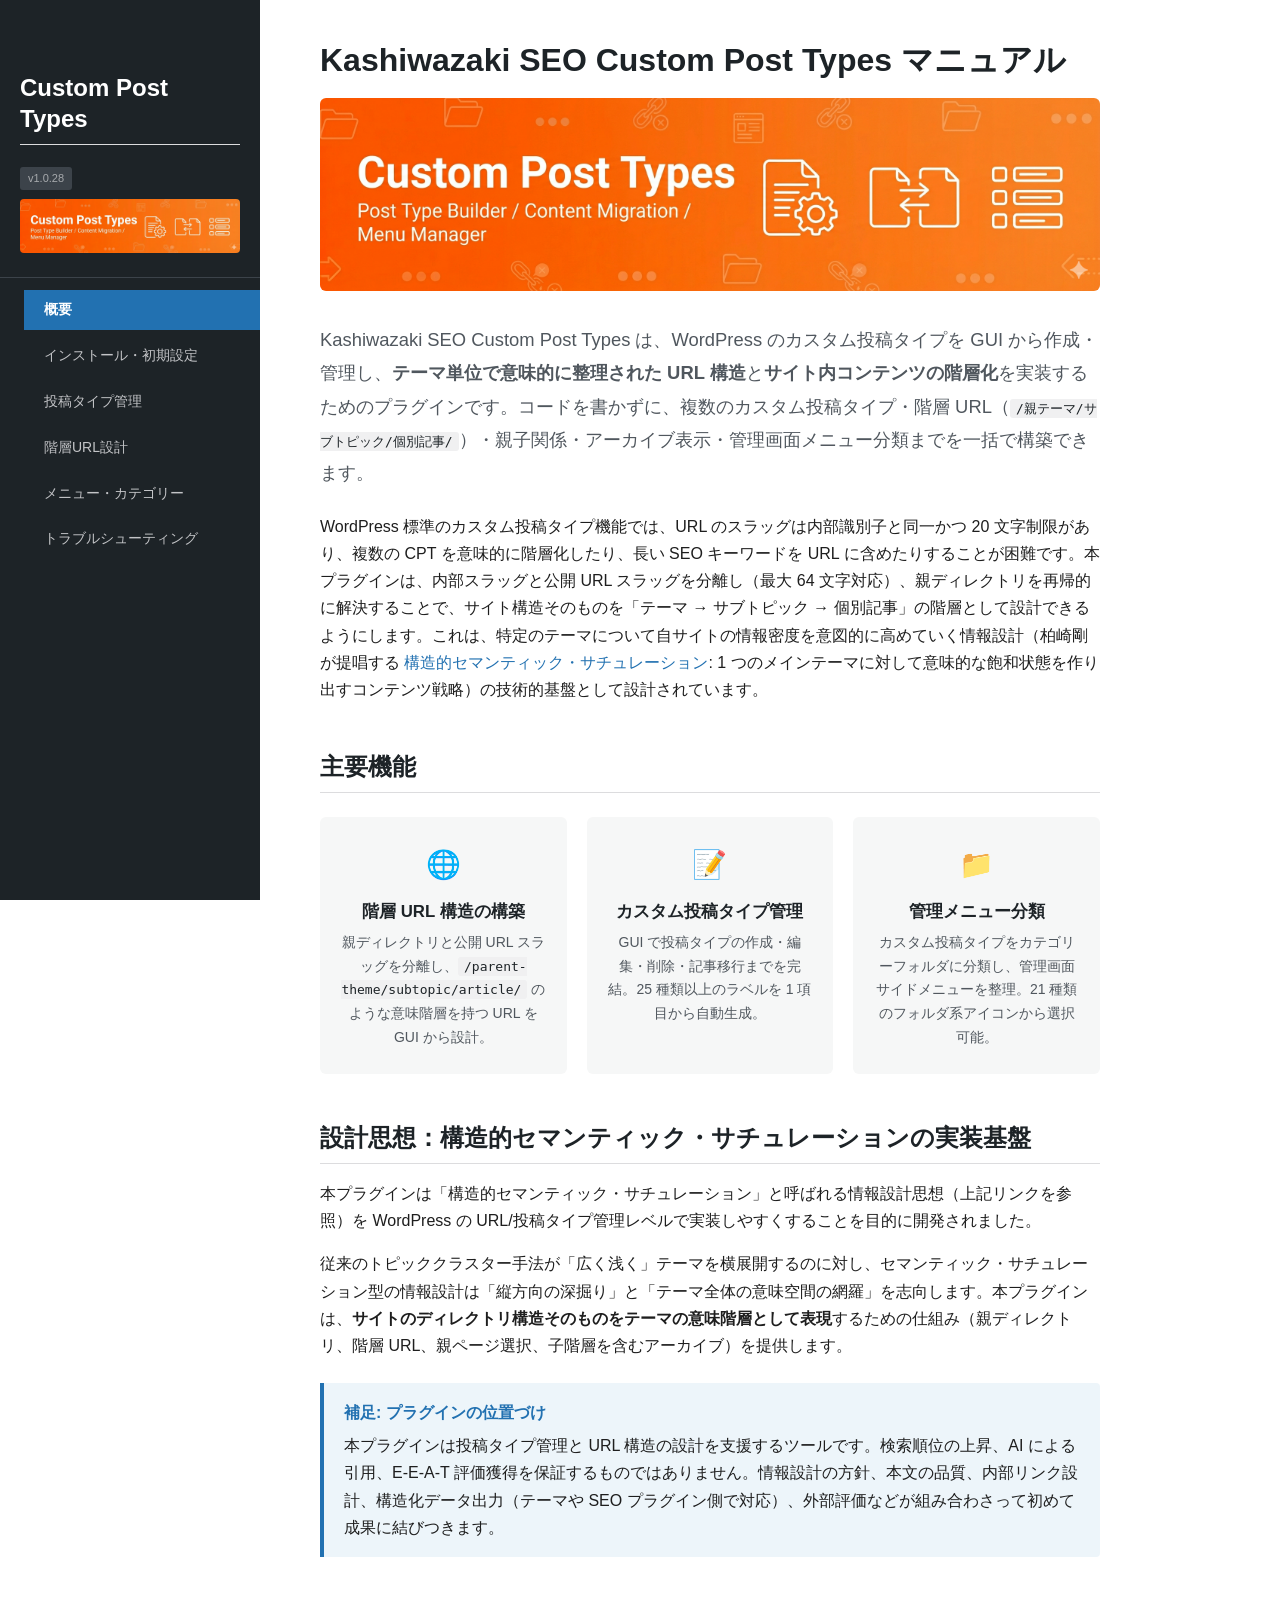
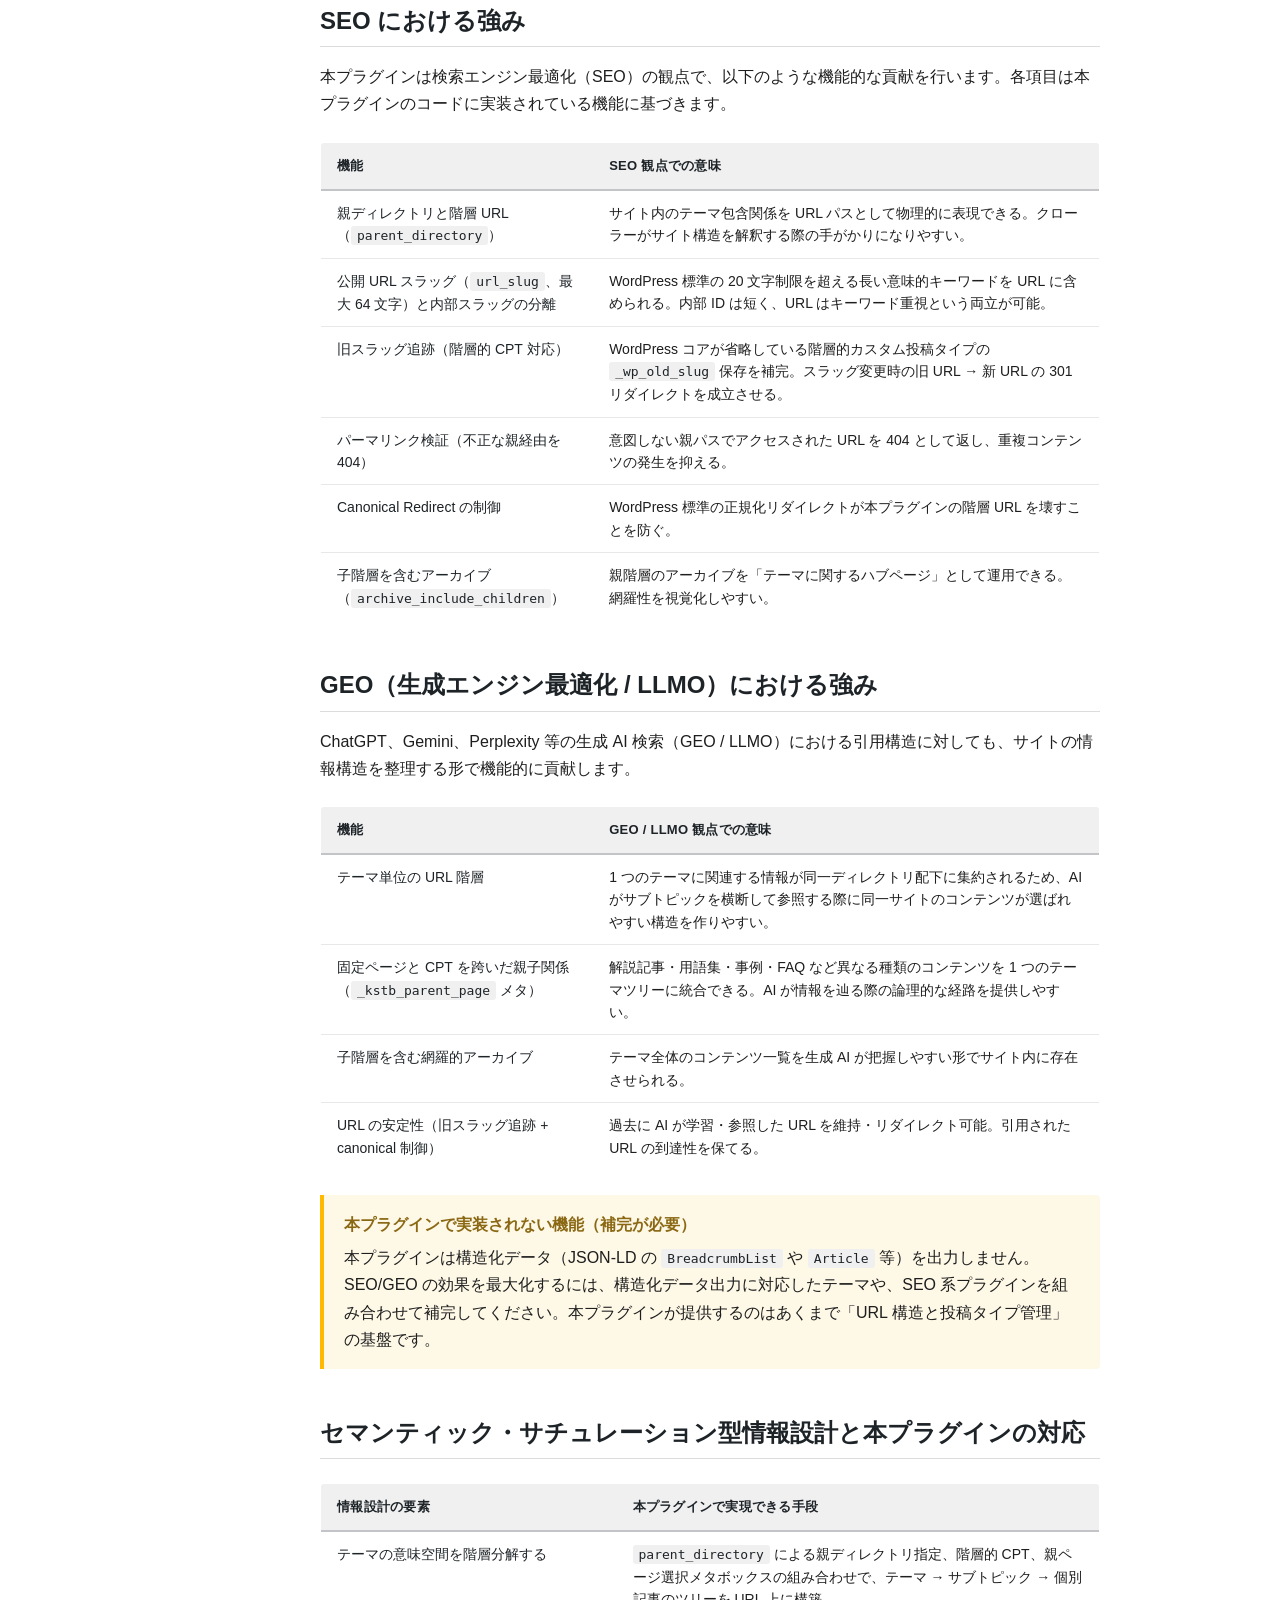
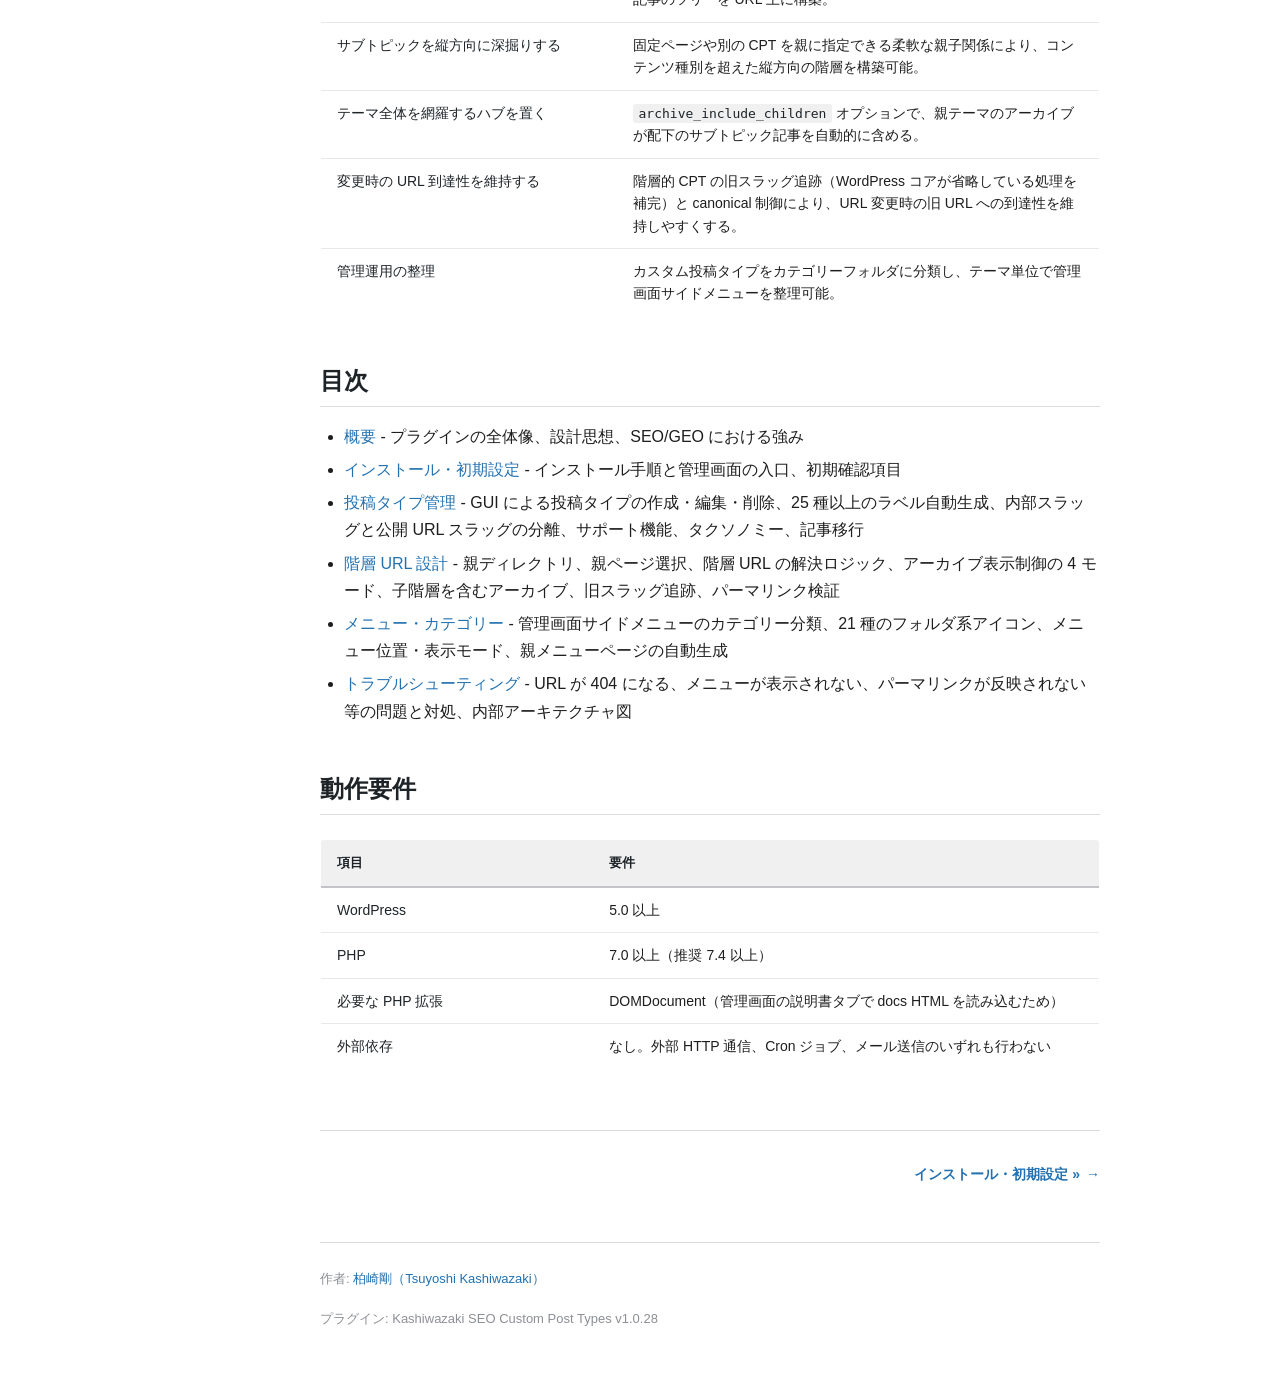
==== docs/index.html @ 6adc975f "Update to v1.0.28 v1.0.26 三者協議後の残件 triage で判定不一致だった C6 (multisite network activation 非対応) について、仕様判断と" ====
<!DOCTYPE html>
<html lang="ja">
<head>
<meta charset="UTF-8">
<meta name="viewport" content="width=device-width, initial-scale=1.0">
<title>概要 - Kashiwazaki SEO Custom Post Types マニュアル</title>
<link rel="stylesheet" href="css/style.css?v=2">
</head>
<body>

<button class="hamburger-btn" aria-label="Menu" aria-expanded="false">&#9776;</button>

<nav class="sidebar">
<div class="sidebar-header"><h2 style="color:#fff;">Custom Post Types</h2><span class="version">v1.0.28</span><img src="images/main-visual.png" alt="" style="width:100%;border-radius:4px;margin-top:8px;"></div>
<ul>
<li><a href="index.html">概要</a></li>
<li><a href="setup.html">インストール・初期設定</a></li>
<li><a href="post-type-management.html">投稿タイプ管理</a></li>
<li><a href="hierarchical-urls.html">階層URL設計</a></li>
<li><a href="menu-and-category.html">メニュー・カテゴリー</a></li>
<li><a href="troubleshooting.html">トラブルシューティング</a></li>
</ul>
</nav>

<main class="content">

<h1>Kashiwazaki SEO Custom Post Types マニュアル</h1>

<img src="images/main-visual.png" alt="Kashiwazaki SEO Custom Post Types メインビジュアル" style="width:100%;border-radius:6px;margin-bottom:24px;">

<p class="lead">Kashiwazaki SEO Custom Post Types は、WordPress のカスタム投稿タイプを GUI から作成・管理し、<strong>テーマ単位で意味的に整理された URL 構造</strong>と<strong>サイト内コンテンツの階層化</strong>を実装するためのプラグインです。コードを書かずに、複数のカスタム投稿タイプ・階層 URL（<code>/親テーマ/サブトピック/個別記事/</code>）・親子関係・アーカイブ表示・管理画面メニュー分類までを一括で構築できます。</p>

<p>WordPress 標準のカスタム投稿タイプ機能では、URL のスラッグは内部識別子と同一かつ 20 文字制限があり、複数の CPT を意味的に階層化したり、長い SEO キーワードを URL に含めたりすることが困難です。本プラグインは、内部スラッグと公開 URL スラッグを分離し（最大 64 文字対応）、親ディレクトリを再帰的に解決することで、サイト構造そのものを「テーマ → サブトピック → 個別記事」の階層として設計できるようにします。これは、特定のテーマについて自サイトの情報密度を意図的に高めていく情報設計（柏崎剛が提唱する <a href="https://www.tsuyoshikashiwazaki.jp/blog/semantic-saturation/" target="_blank" rel="noopener">構造的セマンティック・サチュレーション</a>: 1 つのメインテーマに対して意味的な飽和状態を作り出すコンテンツ戦略）の技術的基盤として設計されています。</p>

<h2>主要機能</h2>

<div class="feature-cards">
<div class="feature-card">
<span class="icon">&#127760;</span>
<h4>階層 URL 構造の構築</h4>
<p>親ディレクトリと公開 URL スラッグを分離し、<code>/parent-theme/subtopic/article/</code> のような意味階層を持つ URL を GUI から設計。</p>
</div>
<div class="feature-card">
<span class="icon">&#128221;</span>
<h4>カスタム投稿タイプ管理</h4>
<p>GUI で投稿タイプの作成・編集・削除・記事移行までを完結。25 種類以上のラベルを 1 項目から自動生成。</p>
</div>
<div class="feature-card">
<span class="icon">&#128193;</span>
<h4>管理メニュー分類</h4>
<p>カスタム投稿タイプをカテゴリーフォルダに分類し、管理画面サイドメニューを整理。21 種類のフォルダ系アイコンから選択可能。</p>
</div>
</div>

<h2>設計思想：構造的セマンティック・サチュレーションの実装基盤</h2>

<p>本プラグインは「構造的セマンティック・サチュレーション」と呼ばれる情報設計思想（上記リンクを参照）を WordPress の URL/投稿タイプ管理レベルで実装しやすくすることを目的に開発されました。</p>

<p>従来のトピッククラスター手法が「広く浅く」テーマを横展開するのに対し、セマンティック・サチュレーション型の情報設計は「縦方向の深掘り」と「テーマ全体の意味空間の網羅」を志向します。本プラグインは、<strong>サイトのディレクトリ構造そのものをテーマの意味階層として表現</strong>するための仕組み（親ディレクトリ、階層 URL、親ページ選択、子階層を含むアーカイブ）を提供します。</p>

<div class="callout callout-note">
<p class="callout-title">補足: プラグインの位置づけ</p>
<p>本プラグインは投稿タイプ管理と URL 構造の設計を支援するツールです。検索順位の上昇、AI による引用、E-E-A-T 評価獲得を保証するものではありません。情報設計の方針、本文の品質、内部リンク設計、構造化データ出力（テーマや SEO プラグイン側で対応）、外部評価などが組み合わさって初めて成果に結びつきます。</p>
</div>

<h2>SEO における強み</h2>

<p>本プラグインは検索エンジン最適化（SEO）の観点で、以下のような機能的な貢献を行います。各項目は本プラグインのコードに実装されている機能に基づきます。</p>

<table>
<thead>
<tr><th style="width:35%;">機能</th><th>SEO 観点での意味</th></tr>
</thead>
<tbody>
<tr><td>親ディレクトリと階層 URL（<code>parent_directory</code>）</td><td>サイト内のテーマ包含関係を URL パスとして物理的に表現できる。クローラーがサイト構造を解釈する際の手がかりになりやすい。</td></tr>
<tr><td>公開 URL スラッグ（<code>url_slug</code>、最大 64 文字）と内部スラッグの分離</td><td>WordPress 標準の 20 文字制限を超える長い意味的キーワードを URL に含められる。内部 ID は短く、URL はキーワード重視という両立が可能。</td></tr>
<tr><td>旧スラッグ追跡（階層的 CPT 対応）</td><td>WordPress コアが省略している階層的カスタム投稿タイプの <code>_wp_old_slug</code> 保存を補完。スラッグ変更時の旧 URL → 新 URL の 301 リダイレクトを成立させる。</td></tr>
<tr><td>パーマリンク検証（不正な親経由を 404）</td><td>意図しない親パスでアクセスされた URL を 404 として返し、重複コンテンツの発生を抑える。</td></tr>
<tr><td>Canonical Redirect の制御</td><td>WordPress 標準の正規化リダイレクトが本プラグインの階層 URL を壊すことを防ぐ。</td></tr>
<tr><td>子階層を含むアーカイブ（<code>archive_include_children</code>）</td><td>親階層のアーカイブを「テーマに関するハブページ」として運用できる。網羅性を視覚化しやすい。</td></tr>
</tbody>
</table>

<h2>GEO（生成エンジン最適化 / LLMO）における強み</h2>

<p>ChatGPT、Gemini、Perplexity 等の生成 AI 検索（GEO / LLMO）における引用構造に対しても、サイトの情報構造を整理する形で機能的に貢献します。</p>

<table>
<thead>
<tr><th style="width:35%;">機能</th><th>GEO / LLMO 観点での意味</th></tr>
</thead>
<tbody>
<tr><td>テーマ単位の URL 階層</td><td>1 つのテーマに関連する情報が同一ディレクトリ配下に集約されるため、AI がサブトピックを横断して参照する際に同一サイトのコンテンツが選ばれやすい構造を作りやすい。</td></tr>
<tr><td>固定ページと CPT を跨いだ親子関係（<code>_kstb_parent_page</code> メタ）</td><td>解説記事・用語集・事例・FAQ など異なる種類のコンテンツを 1 つのテーマツリーに統合できる。AI が情報を辿る際の論理的な経路を提供しやすい。</td></tr>
<tr><td>子階層を含む網羅的アーカイブ</td><td>テーマ全体のコンテンツ一覧を生成 AI が把握しやすい形でサイト内に存在させられる。</td></tr>
<tr><td>URL の安定性（旧スラッグ追跡 + canonical 制御）</td><td>過去に AI が学習・参照した URL を維持・リダイレクト可能。引用された URL の到達性を保てる。</td></tr>
</tbody>
</table>

<div class="callout callout-warning">
<p class="callout-title">本プラグインで実装されない機能（補完が必要）</p>
<p>本プラグインは構造化データ（JSON-LD の <code>BreadcrumbList</code> や <code>Article</code> 等）を出力しません。SEO/GEO の効果を最大化するには、構造化データ出力に対応したテーマや、SEO 系プラグインを組み合わせて補完してください。本プラグインが提供するのはあくまで「URL 構造と投稿タイプ管理」の基盤です。</p>
</div>

<h2>セマンティック・サチュレーション型情報設計と本プラグインの対応</h2>

<table>
<thead>
<tr><th style="width:38%;">情報設計の要素</th><th>本プラグインで実現できる手段</th></tr>
</thead>
<tbody>
<tr><td>テーマの意味空間を階層分解する</td><td><code>parent_directory</code> による親ディレクトリ指定、階層的 CPT、親ページ選択メタボックスの組み合わせで、テーマ → サブトピック → 個別記事のツリーを URL 上に構築。</td></tr>
<tr><td>サブトピックを縦方向に深掘りする</td><td>固定ページや別の CPT を親に指定できる柔軟な親子関係により、コンテンツ種別を超えた縦方向の階層を構築可能。</td></tr>
<tr><td>テーマ全体を網羅するハブを置く</td><td><code>archive_include_children</code> オプションで、親テーマのアーカイブが配下のサブトピック記事を自動的に含める。</td></tr>
<tr><td>変更時の URL 到達性を維持する</td><td>階層的 CPT の旧スラッグ追跡（WordPress コアが省略している処理を補完）と canonical 制御により、URL 変更時の旧 URL への到達性を維持しやすくする。</td></tr>
<tr><td>管理運用の整理</td><td>カスタム投稿タイプをカテゴリーフォルダに分類し、テーマ単位で管理画面サイドメニューを整理可能。</td></tr>
</tbody>
</table>

<h2>目次</h2>

<ul>
<li><a href="index.html">概要</a> - プラグインの全体像、設計思想、SEO/GEO における強み</li>
<li><a href="setup.html">インストール・初期設定</a> - インストール手順と管理画面の入口、初期確認項目</li>
<li><a href="post-type-management.html">投稿タイプ管理</a> - GUI による投稿タイプの作成・編集・削除、25 種以上のラベル自動生成、内部スラッグと公開 URL スラッグの分離、サポート機能、タクソノミー、記事移行</li>
<li><a href="hierarchical-urls.html">階層 URL 設計</a> - 親ディレクトリ、親ページ選択、階層 URL の解決ロジック、アーカイブ表示制御の 4 モード、子階層を含むアーカイブ、旧スラッグ追跡、パーマリンク検証</li>
<li><a href="menu-and-category.html">メニュー・カテゴリー</a> - 管理画面サイドメニューのカテゴリー分類、21 種のフォルダ系アイコン、メニュー位置・表示モード、親メニューページの自動生成</li>
<li><a href="troubleshooting.html">トラブルシューティング</a> - URL が 404 になる、メニューが表示されない、パーマリンクが反映されない等の問題と対処、内部アーキテクチャ図</li>
</ul>

<h2>動作要件</h2>

<table>
<thead>
<tr><th style="width:35%;">項目</th><th>要件</th></tr>
</thead>
<tbody>
<tr><td>WordPress</td><td>5.0 以上</td></tr>
<tr><td>PHP</td><td>7.0 以上（推奨 7.4 以上）</td></tr>
<tr><td>必要な PHP 拡張</td><td>DOMDocument（管理画面の説明書タブで docs HTML を読み込むため）</td></tr>
<tr><td>外部依存</td><td>なし。外部 HTTP 通信、Cron ジョブ、メール送信のいずれも行わない</td></tr>
</tbody>
</table>

<nav class="page-nav">
<span></span>
<a href="setup.html" class="next">インストール・初期設定 &raquo;</a>
</nav>

<footer class="manual-footer"><p>作者: <a href="https://www.tsuyoshikashiwazaki.jp/profile/" target="_blank" rel="noopener">柏崎剛（Tsuyoshi Kashiwazaki）</a></p><p>プラグイン: Kashiwazaki SEO Custom Post Types v1.0.28</p></footer>

</main>

<div class="lightbox"></div>
<script src="js/manual.js?v=1"></script>
</body>
</html>
---- docs/css/style.css ----
/* ========================================
   WordPress Plugin Manual - Common Stylesheet
   ======================================== */

/* ========================================
   1. Base / Reset
   ======================================== */

*,
*::before,
*::after {
    margin: 0;
    padding: 0;
    box-sizing: border-box;
}

html {
    font-size: 16px;
    scroll-behavior: smooth;
}

body {
    font-family: -apple-system, BlinkMacSystemFont, "Segoe UI", Roboto, Oxygen,
        Ubuntu, Cantarell, "Fira Sans", "Droid Sans", "Helvetica Neue", Arial,
        sans-serif;
    color: #1e1e1e;
    background: #fff;
    line-height: 1.7;
}

img {
    max-width: 100%;
    height: auto;
}

a {
    color: #2271b1;
    text-decoration: none;
}

a:hover {
    color: #135e96;
    text-decoration: underline;
}

/* ========================================
   2. Sidebar
   ======================================== */

.sidebar {
    position: fixed;
    top: 0;
    left: 0;
    width: 260px;
    height: 100vh;
    background: #1d2327;
    color: #fff;
    overflow-y: auto;
    z-index: 100;
    padding-bottom: 40px;
}

.sidebar-header {
    padding: 24px 20px 16px;
    border-bottom: 1px solid #3c434a;
}

.sidebar-header h1 {
    font-size: 15px;
    font-weight: 600;
    line-height: 1.4;
    color: #fff;
}

.sidebar-header .version {
    display: inline-block;
    margin-top: 6px;
    font-size: 11px;
    color: #a7aaad;
    background: #3c434a;
    padding: 2px 8px;
    border-radius: 3px;
}

.sidebar ul {
    list-style: none;
    padding: 12px 0;
}

.sidebar ul li a {
    display: block;
    padding: 8px 20px;
    color: #c3c4c7;
    font-size: 14px;
    transition: background 0.15s, color 0.15s;
}

.sidebar ul li a:hover {
    background: #2c3338;
    color: #fff;
    text-decoration: none;
}

.sidebar ul li.active a {
    background: #2271b1;
    color: #fff;
    font-weight: 600;
}

.sidebar ul li.section-label {
    padding: 18px 20px 4px;
    font-size: 11px;
    font-weight: 700;
    text-transform: uppercase;
    letter-spacing: 0.06em;
    color: #8c8f94;
}

/* ========================================
   3. Main Content
   ======================================== */

.content {
    margin-left: 260px;
    max-width: 900px;
    padding: 40px 60px;
}

/* ========================================
   4. Typography
   ======================================== */

h1, h2, h3, h4, h5, h6 {
    color: #1d2327;
    font-weight: 600;
    line-height: 1.3;
}

h1 {
    font-size: 2rem;
    margin-bottom: 16px;
}

h2 {
    font-size: 1.5rem;
    margin-top: 48px;
    margin-bottom: 16px;
    padding-bottom: 10px;
    border-bottom: 1px solid #dcdcde;
}

h3 {
    font-size: 1.2rem;
    margin-top: 32px;
    margin-bottom: 12px;
}

h4 {
    font-size: 1.05rem;
    margin-top: 24px;
    margin-bottom: 8px;
}

p {
    margin-bottom: 16px;
}

.lead {
    font-size: 1.15rem;
    color: #50575e;
    line-height: 1.8;
    margin-bottom: 24px;
}

/* ========================================
   5. Steps
   ======================================== */

.step {
    display: flex;
    gap: 16px;
    margin-bottom: 24px;
    align-items: flex-start;
}

.step-number {
    flex-shrink: 0;
    width: 36px;
    height: 36px;
    background: #2271b1;
    color: #fff;
    border-radius: 50%;
    display: flex;
    align-items: center;
    justify-content: center;
    font-size: 16px;
    font-weight: 700;
    line-height: 1;
}

.step-content {
    flex: 1;
    padding-top: 4px;
}

.step-content p:last-child {
    margin-bottom: 0;
}

/* ========================================
   6. Callout Boxes
   ======================================== */

.callout {
    padding: 16px 20px;
    margin: 24px 0;
    border-left: 4px solid;
    border-radius: 0 4px 4px 0;
}

.callout-title {
    font-weight: 700;
    margin-bottom: 6px;
}

.callout p:last-child {
    margin-bottom: 0;
}

.callout-tip {
    border-left-color: #46b450;
    background: #f0f9f1;
}

.callout-tip .callout-title {
    color: #2e7d32;
}

.callout-warning {
    border-left-color: #ffb900;
    background: #fef8e7;
}

.callout-warning .callout-title {
    color: #8b6914;
}

.callout-note {
    border-left-color: #2271b1;
    background: #edf5fa;
}

.callout-note .callout-title {
    color: #2271b1;
}

/* ========================================
   7. Screenshots
   ======================================== */

.screenshot {
    margin: 24px 0;
    text-align: center;
}

.screenshot img {
    max-width: 100%;
    border: 1px solid #dcdcde;
    border-radius: 6px;
    cursor: zoom-in;
}

.screenshot figcaption,
.screenshot .caption {
    font-size: 13px;
    color: #646970;
    margin-top: 8px;
    font-style: italic;
}

/* ========================================
   8. Infographic Images
   ======================================== */

.infographic {
    margin: 32px 0;
    text-align: center;
}

.infographic img {
    max-width: 100%;
    display: inline-block;
}

.infographic figcaption,
.infographic .caption {
    font-size: 13px;
    color: #646970;
    margin-top: 8px;
}

/* ========================================
   9. Feature Cards
   ======================================== */

.feature-cards {
    display: grid;
    grid-template-columns: repeat(3, 1fr);
    gap: 20px;
    margin: 24px 0;
}

.feature-card {
    background: #f6f7f7;
    border-radius: 6px;
    padding: 24px 20px;
    text-align: center;
}

.feature-card h4 {
    margin-top: 0;
    margin-bottom: 8px;
}

.feature-card p {
    font-size: 14px;
    color: #50575e;
    margin-bottom: 0;
}

.feature-card .icon {
    font-size: 28px;
    margin-bottom: 12px;
    display: block;
}

/* ========================================
   10. Tables (widefat style)
   ======================================== */

table,
table.widefat {
    width: 100%;
    border-collapse: collapse;
    margin: 24px 0;
    font-size: 14px;
    border: 1px solid #dcdcde;
    border-radius: 4px;
    overflow: hidden;
}

table thead th,
table.widefat thead th {
    background: #f0f0f1;
    text-align: left;
    padding: 12px 16px;
    font-weight: 600;
    font-size: 13px;
    color: #1d2327;
    border-bottom: 2px solid #c3c4c7;
    letter-spacing: 0.02em;
}

table tbody td,
table.widefat tbody td {
    padding: 11px 16px;
    border-bottom: 1px solid #e8e8e8;
    vertical-align: top;
    line-height: 1.6;
}

table tbody tr:hover,
table.widefat tbody tr:hover {
    background: #f6f7f7;
}

table tbody tr:last-child td,
table.widefat tbody tr:last-child td {
    border-bottom: none;
}

table tbody td:first-child {
    font-weight: 500;
    color: #1d2327;
}

/* ========================================
   11. HTTP Status Color Coding
   ======================================== */

.http-2xx {
    color: #00a32a;
    font-weight: 600;
}

.http-3xx {
    color: #2271b1;
    font-weight: 600;
}

.http-4xx {
    color: #dba617;
    font-weight: 600;
}

.http-5xx {
    color: #d63638;
    font-weight: 600;
}

/* ========================================
   12. Status Badges
   ======================================== */

.status-badge {
    display: inline-block;
    padding: 2px 10px;
    border-radius: 12px;
    font-size: 12px;
    font-weight: 600;
    line-height: 1.6;
    white-space: nowrap;
}

.status-ok {
    background: #edfaef;
    color: #00a32a;
}

.status-warning {
    background: #fef8e7;
    color: #996800;
}

.status-error {
    background: #fcf0f1;
    color: #d63638;
}

/* ========================================
   13. Lightbox Overlay
   ======================================== */

.lightbox {
    display: none;
    position: fixed;
    inset: 0;
    z-index: 9999;
    background: rgba(0, 0, 0, 0.85);
    align-items: center;
    justify-content: center;
    cursor: zoom-out;
}

.lightbox.active {
    display: flex;
}

.lightbox img {
    max-width: 90vw;
    max-height: 90vh;
    border-radius: 4px;
    box-shadow: 0 4px 30px rgba(0, 0, 0, 0.4);
}

.lightbox-close {
    position: absolute;
    top: 20px;
    right: 28px;
    background: none;
    border: none;
    color: #fff;
    font-size: 36px;
    cursor: pointer;
    line-height: 1;
    opacity: 0.8;
    transition: opacity 0.15s;
}

.lightbox-close:hover {
    opacity: 1;
}

/* ========================================
   14. Page Navigation
   ======================================== */

.page-nav {
    display: flex;
    justify-content: space-between;
    margin-top: 60px;
    padding-top: 24px;
    border-top: 1px solid #dcdcde;
}

.page-nav a {
    display: inline-flex;
    align-items: center;
    gap: 6px;
    font-size: 14px;
    font-weight: 600;
    color: #2271b1;
    padding: 8px 0;
}

.page-nav a:hover {
    color: #135e96;
    text-decoration: none;
}

.page-nav .prev::before {
    content: "\2190";
}

.page-nav .next::after {
    content: "\2192";
}

/* ========================================
   15. Manual Footer
   ======================================== */

.manual-footer {
    margin-top: 48px;
    padding: 24px 0 0;
    border-top: 1px solid #dcdcde;
    font-size: 13px;
    color: #8c8f94;
    line-height: 1.8;
}

.manual-footer a {
    color: #2271b1;
}

.manual-footer a:hover {
    color: #135e96;
}

/* ========================================
   16. Code Blocks
   ======================================== */

code {
    background: #f0f0f1;
    padding: 2px 6px;
    border-radius: 3px;
    font-size: 13px;
    font-family: Menlo, Consolas, "DejaVu Sans Mono", monospace;
    color: #1d2327;
}

pre {
    background: #2c3338;
    color: #e4e6e8;
    padding: 20px 24px;
    border-radius: 6px;
    overflow-x: auto;
    margin: 24px 0;
    font-size: 13px;
    line-height: 1.6;
}

pre code {
    background: none;
    padding: 0;
    border-radius: 0;
    color: inherit;
    font-size: inherit;
}

/* ========================================
   17. Lists
   ======================================== */

ul, ol {
    margin: 0 0 16px 24px;
}

li {
    margin-bottom: 6px;
}

/* ========================================
   18. Hamburger Menu Button
   ======================================== */

.hamburger-btn {
    display: none;
    position: fixed;
    top: 12px;
    left: 12px;
    z-index: 200;
    background: #1d2327;
    border: none;
    color: #fff;
    width: 40px;
    height: 40px;
    border-radius: 4px;
    cursor: pointer;
    font-size: 22px;
    align-items: center;
    justify-content: center;
    line-height: 1;
}

/* ========================================
   19. Responsive (max-width: 768px)
   ======================================== */

@media (max-width: 768px) {
    .sidebar {
        transform: translateX(-100%);
        transition: transform 0.25s ease;
    }

    .sidebar.open {
        transform: translateX(0);
    }

    .content {
        margin-left: 0;
        padding: 60px 20px 40px;
    }

    .hamburger-btn {
        display: flex;
    }

    .feature-cards {
        grid-template-columns: 1fr;
    }

    .page-nav {
        flex-direction: column;
        gap: 12px;
    }

    table.widefat {
        font-size: 13px;
    }

    table.widefat thead th,
    table.widefat tbody td {
        padding: 8px 10px;
    }

    h1 {
        font-size: 1.6rem;
    }

    h2 {
        font-size: 1.3rem;
    }
}
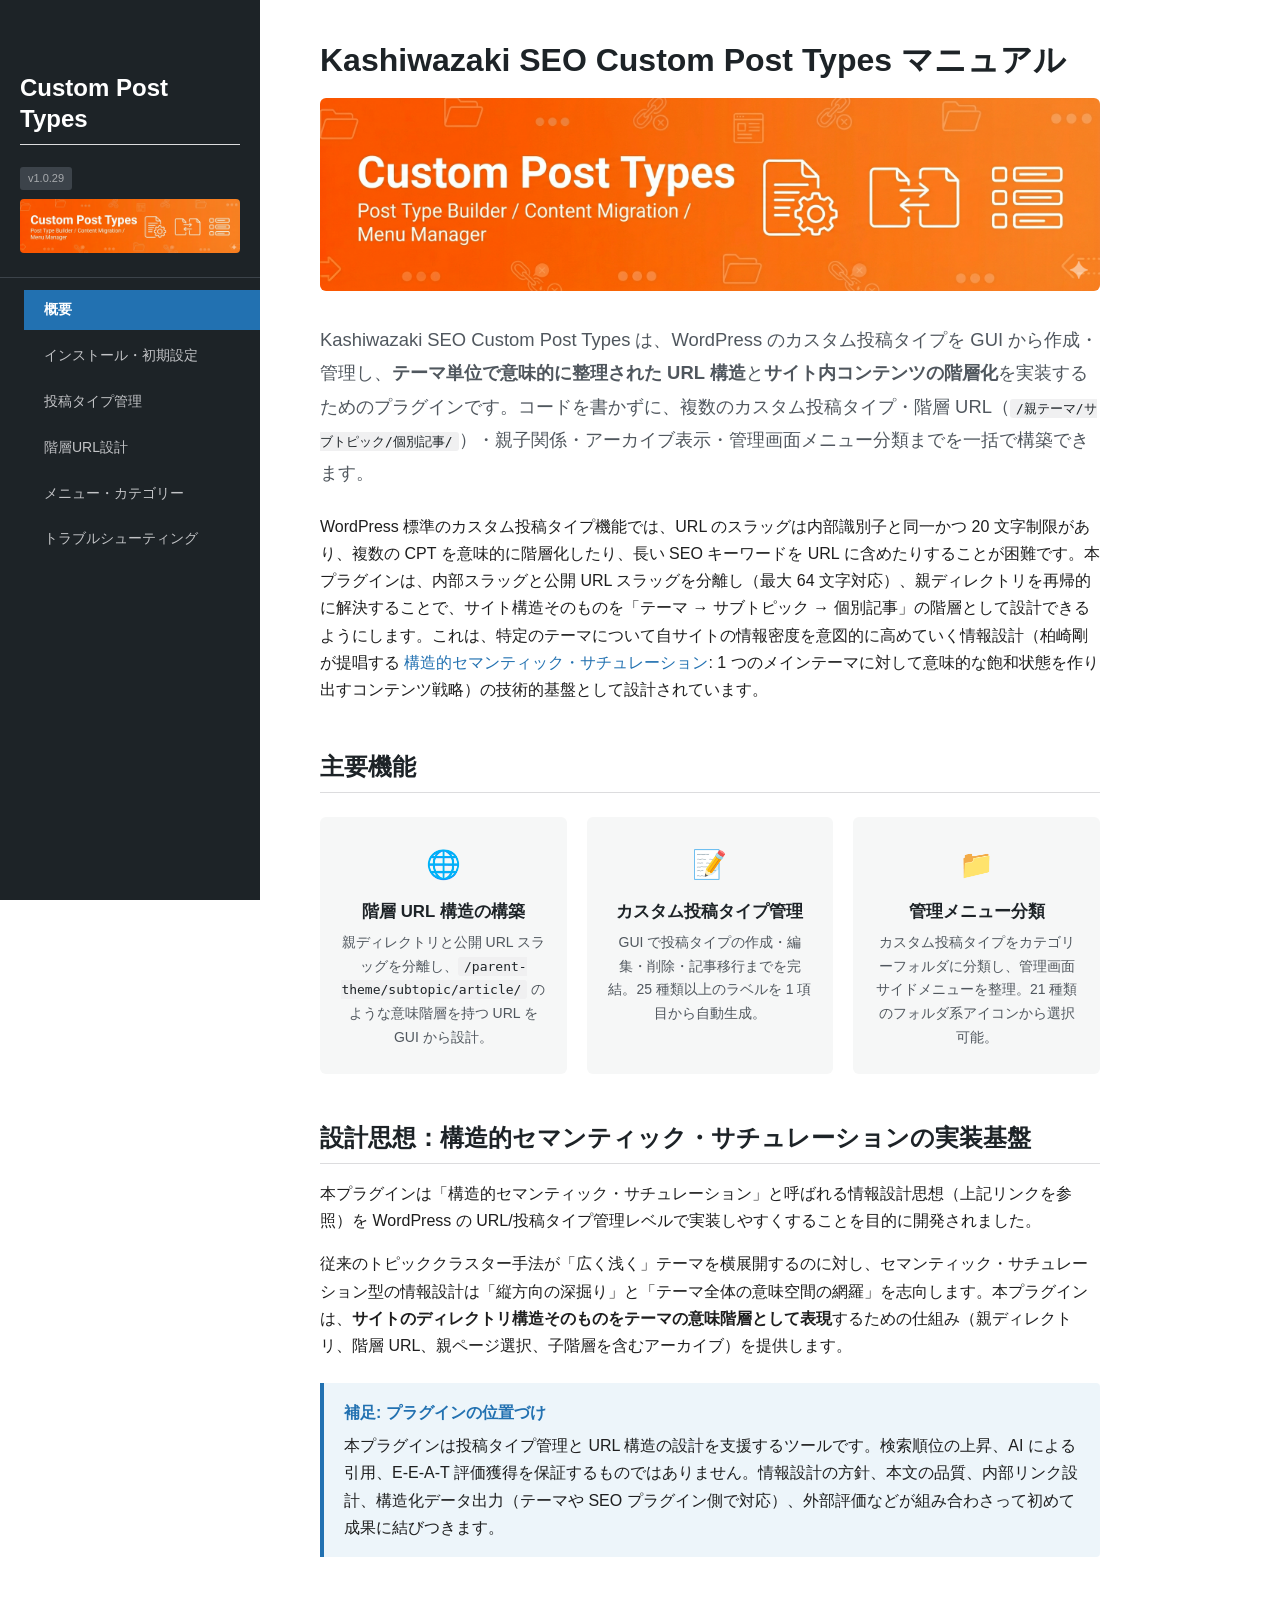
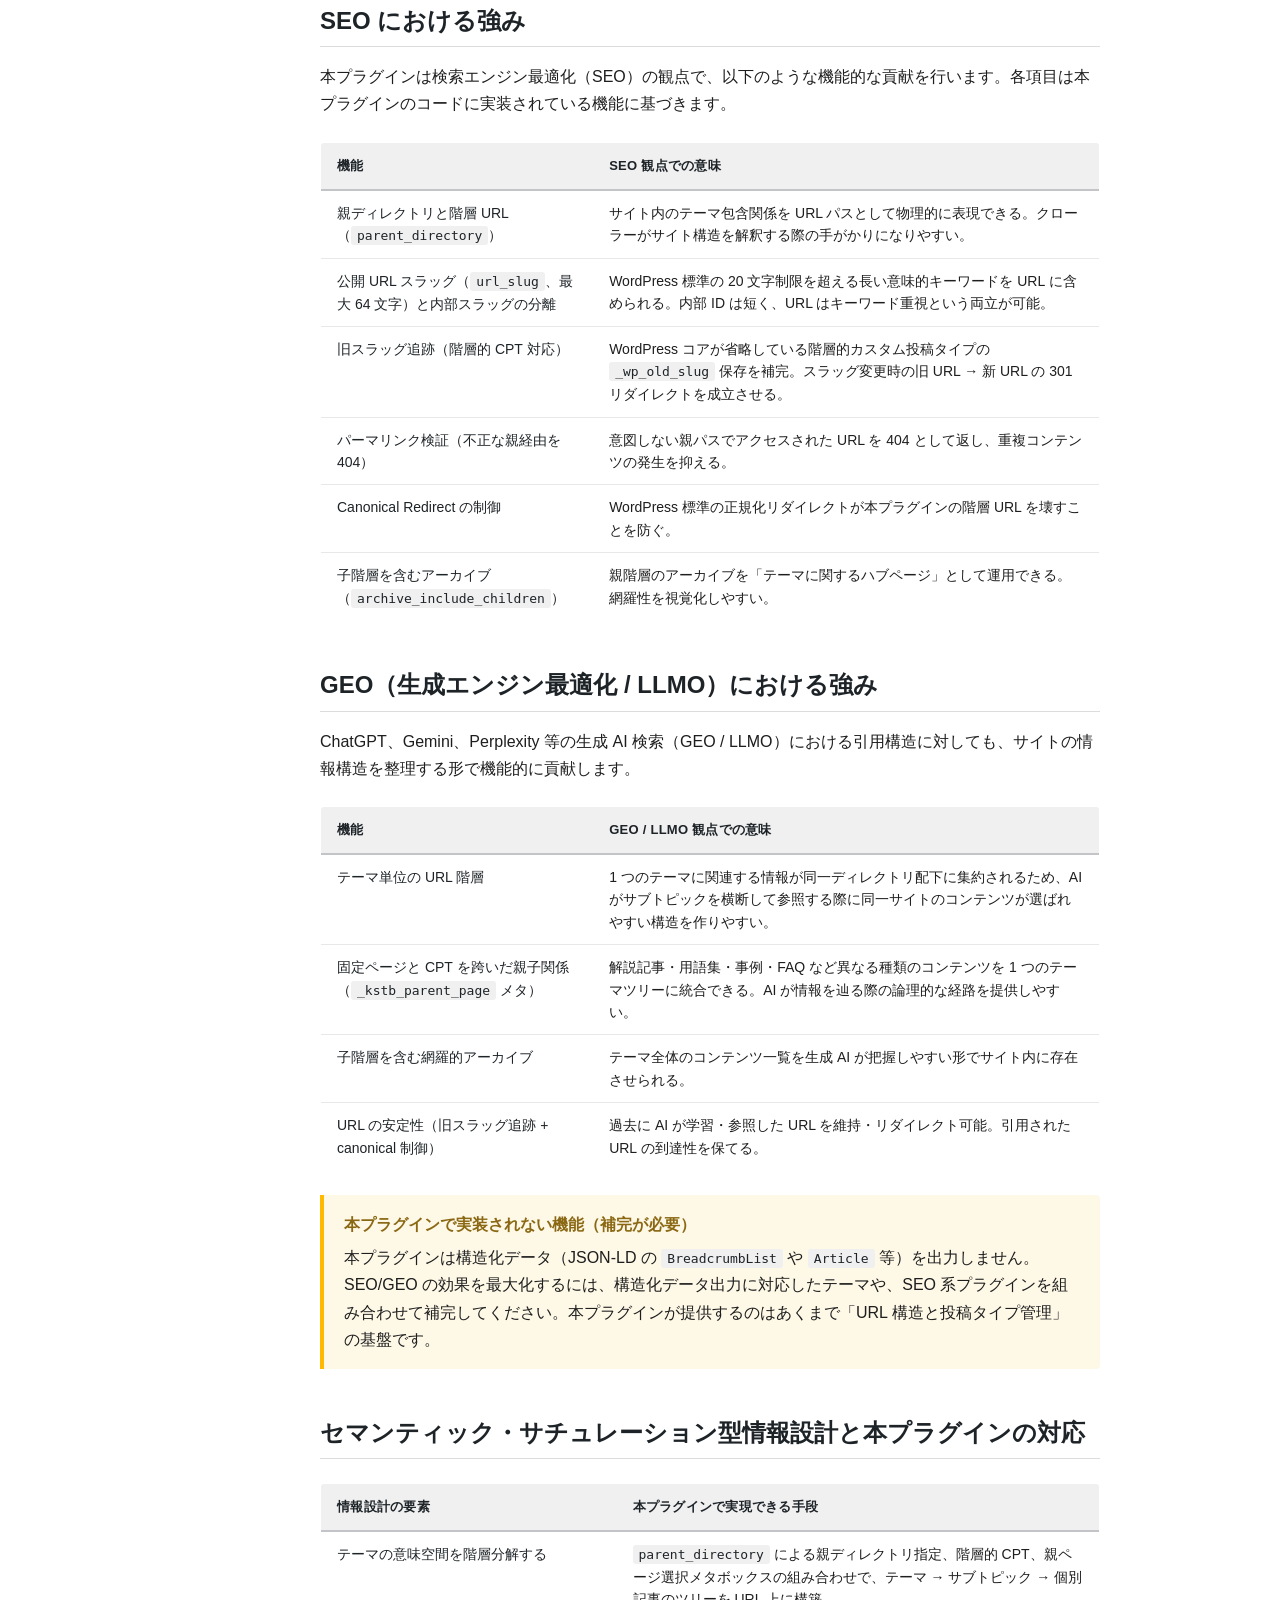
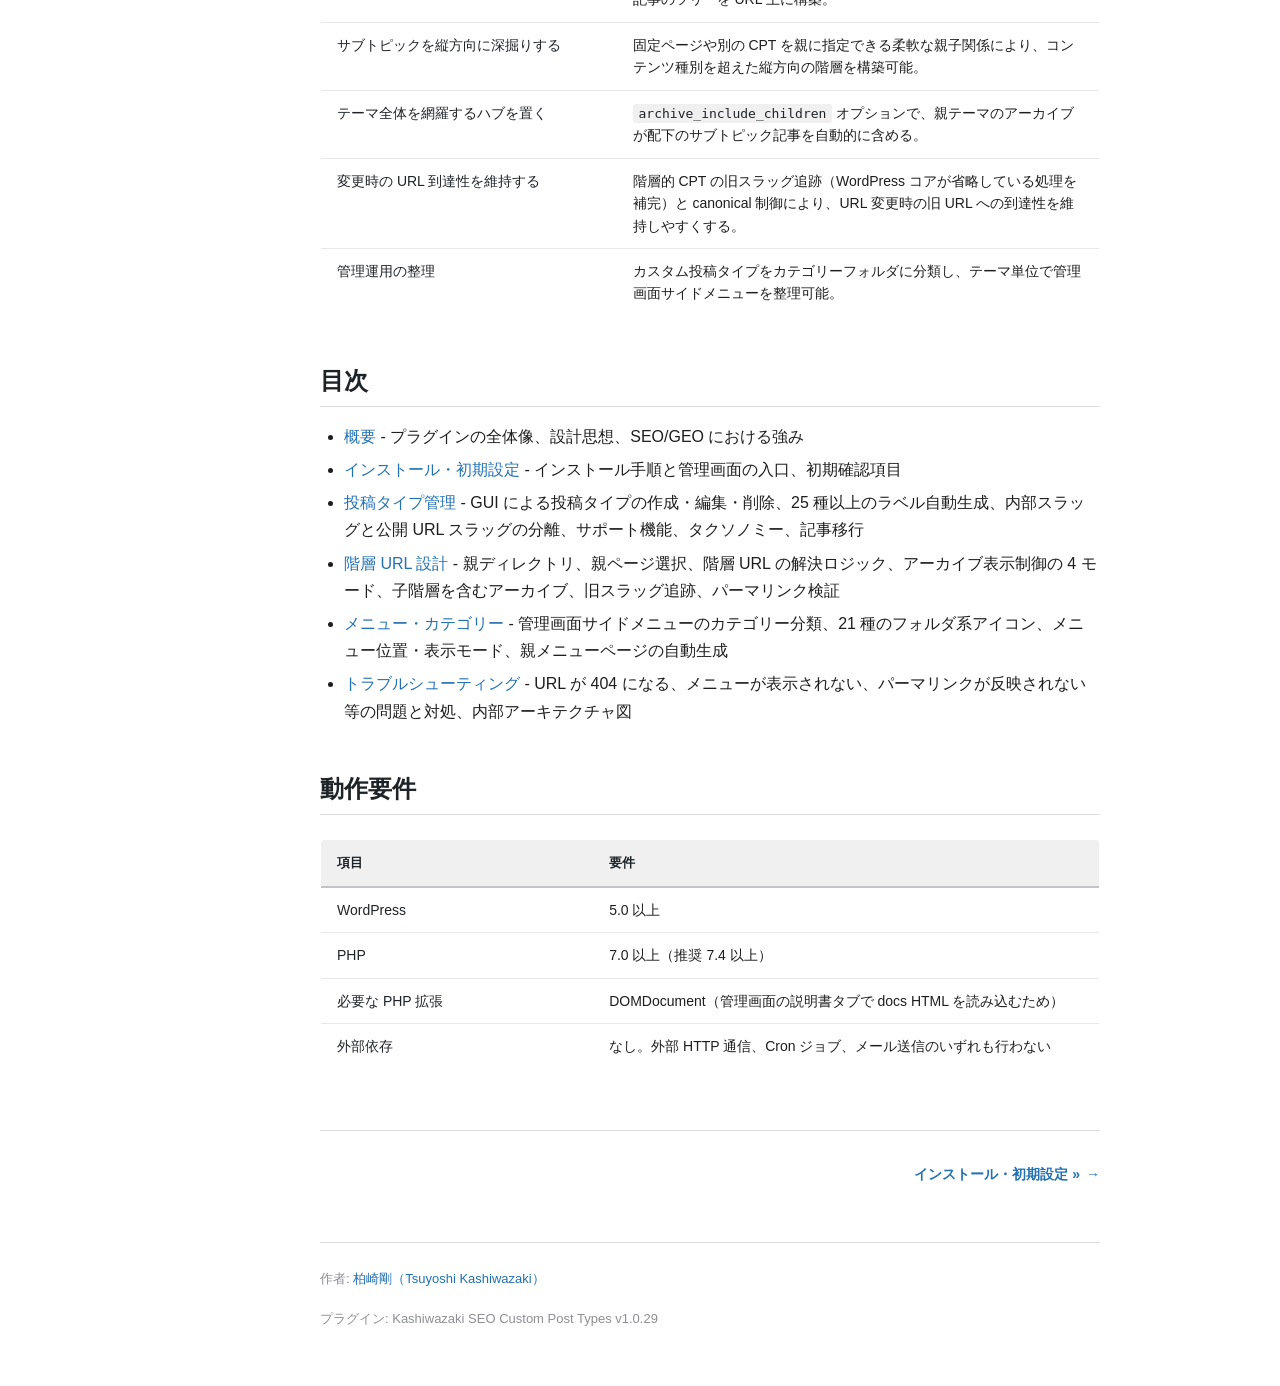
==== commit cf0065b8: "Update to v1.0.29 - MEDIUM-6: KSTB_Parent_Selector::init() 内のデッドコードを削除 (muplugins_loaded/plugins_loa" ====
--- a/docs/index.html
+++ b/docs/index.html
@@ -11,7 +11,7 @@
 <button class="hamburger-btn" aria-label="Menu" aria-expanded="false">&#9776;</button>
 
 <nav class="sidebar">
-<div class="sidebar-header"><h2 style="color:#fff;">Custom Post Types</h2><span class="version">v1.0.28</span><img src="images/main-visual.png" alt="" style="width:100%;border-radius:4px;margin-top:8px;"></div>
+<div class="sidebar-header"><h2 style="color:#fff;">Custom Post Types</h2><span class="version">v1.0.29</span><img src="images/main-visual.png" alt="" style="width:100%;border-radius:4px;margin-top:8px;"></div>
 <ul>
 <li><a href="index.html">概要</a></li>
 <li><a href="setup.html">インストール・初期設定</a></li>
@@ -147,7 +147,7 @@
 <a href="setup.html" class="next">インストール・初期設定 &raquo;</a>
 </nav>
 
-<footer class="manual-footer"><p>作者: <a href="https://www.tsuyoshikashiwazaki.jp/profile/" target="_blank" rel="noopener">柏崎剛（Tsuyoshi Kashiwazaki）</a></p><p>プラグイン: Kashiwazaki SEO Custom Post Types v1.0.28</p></footer>
+<footer class="manual-footer"><p>作者: <a href="https://www.tsuyoshikashiwazaki.jp/profile/" target="_blank" rel="noopener">柏崎剛（Tsuyoshi Kashiwazaki）</a></p><p>プラグイン: Kashiwazaki SEO Custom Post Types v1.0.29</p></footer>
 
 </main>
 
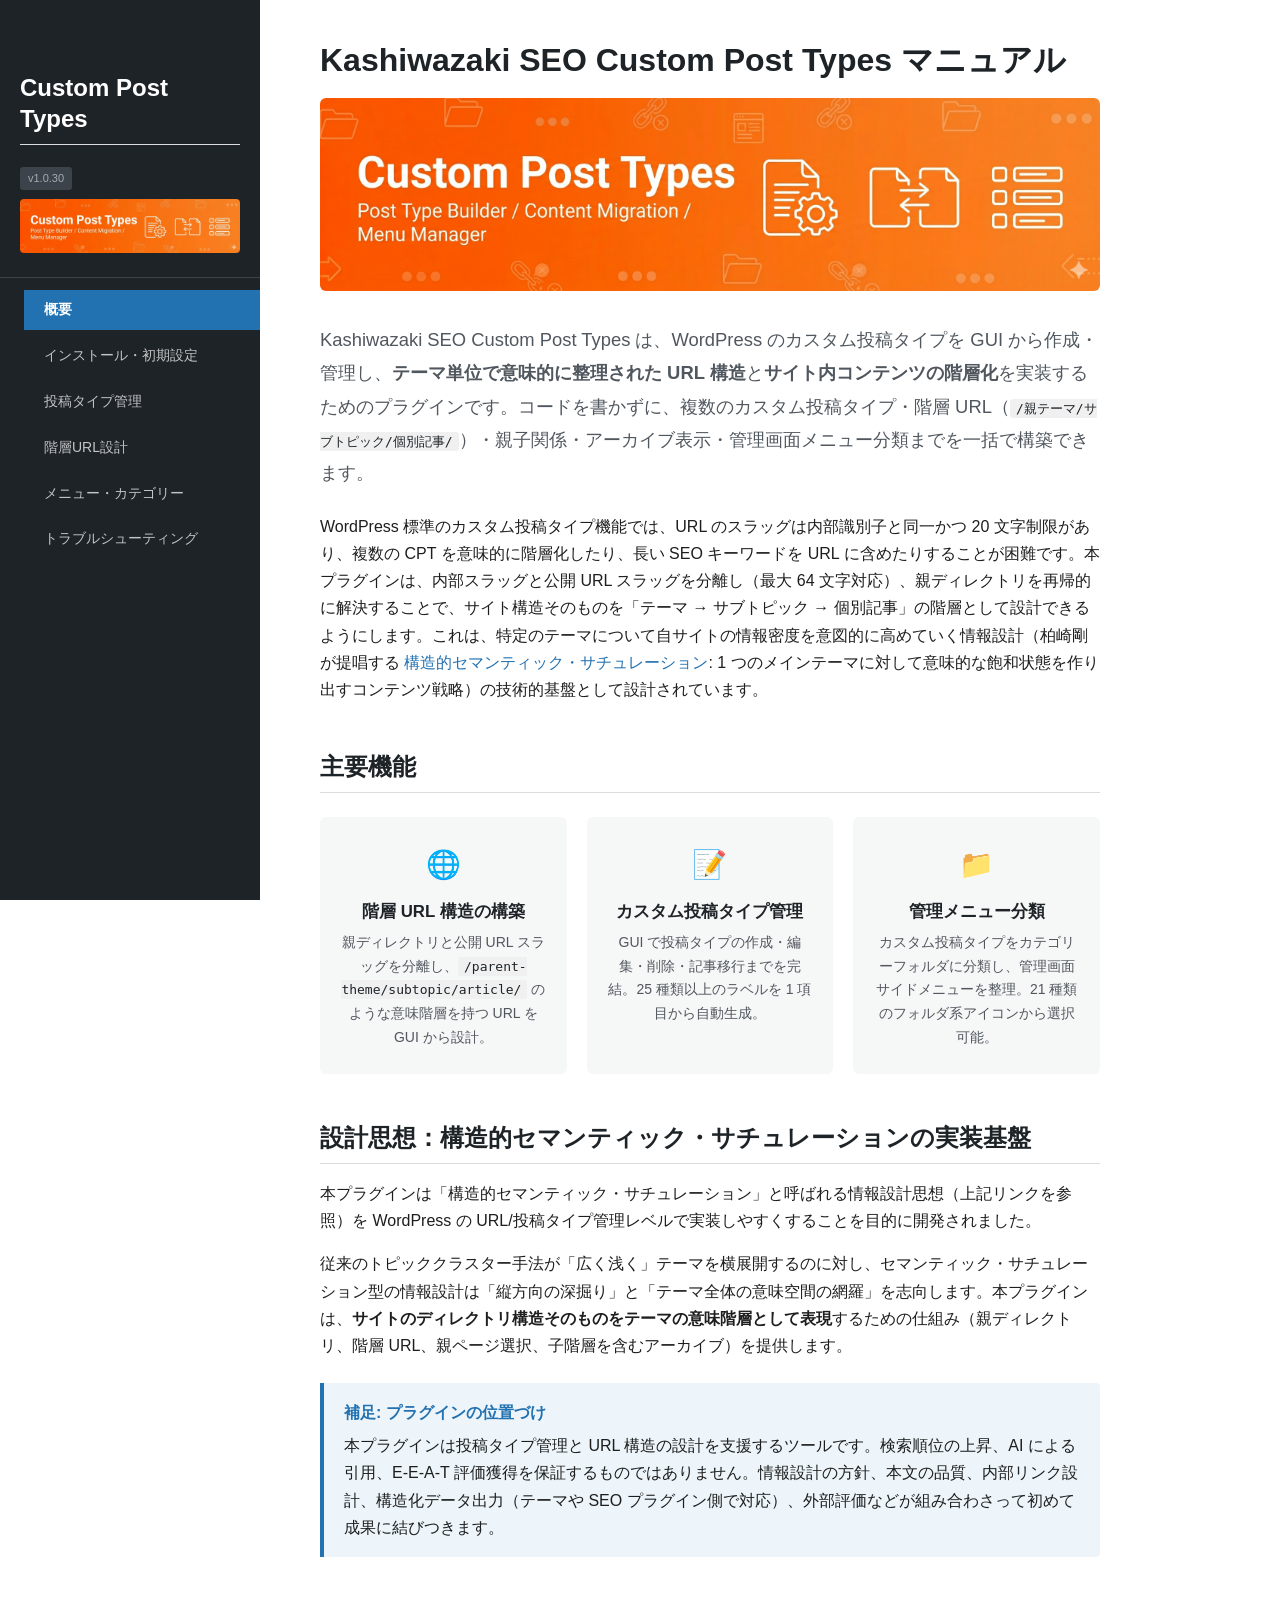
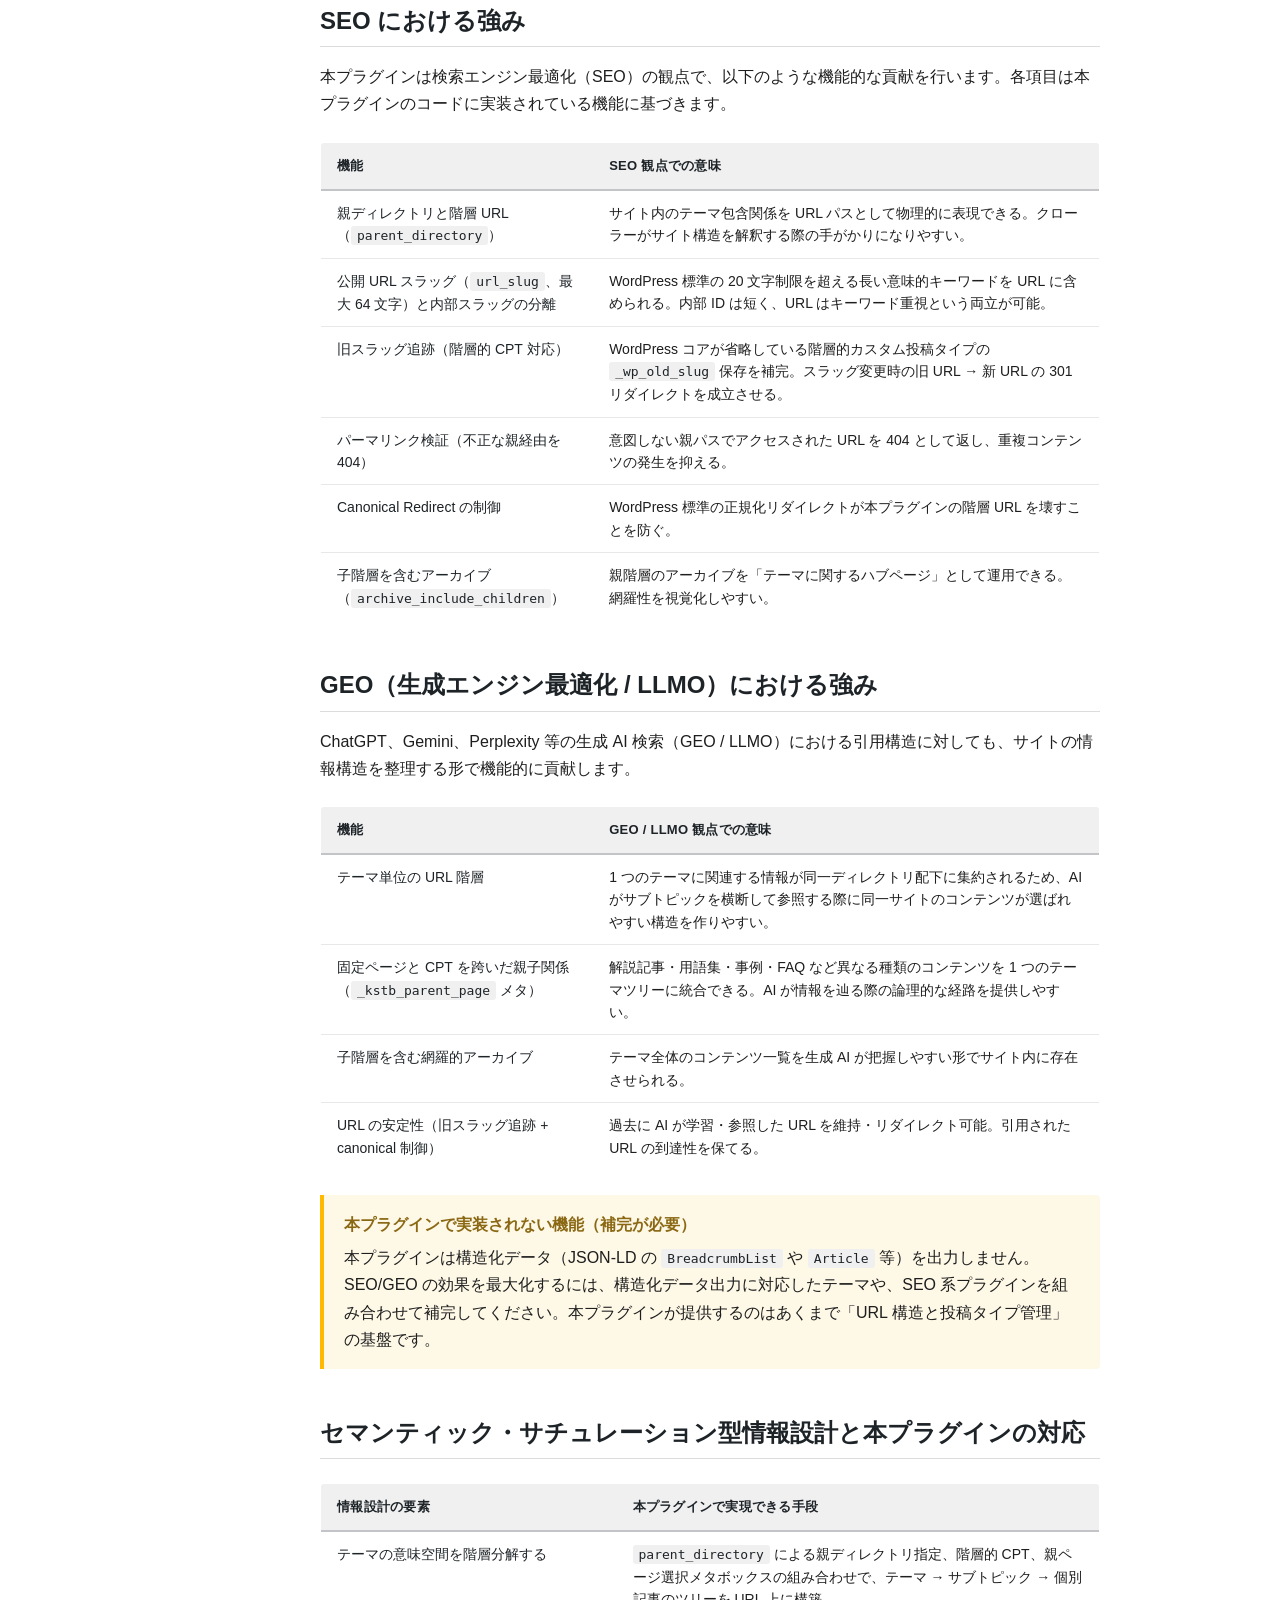
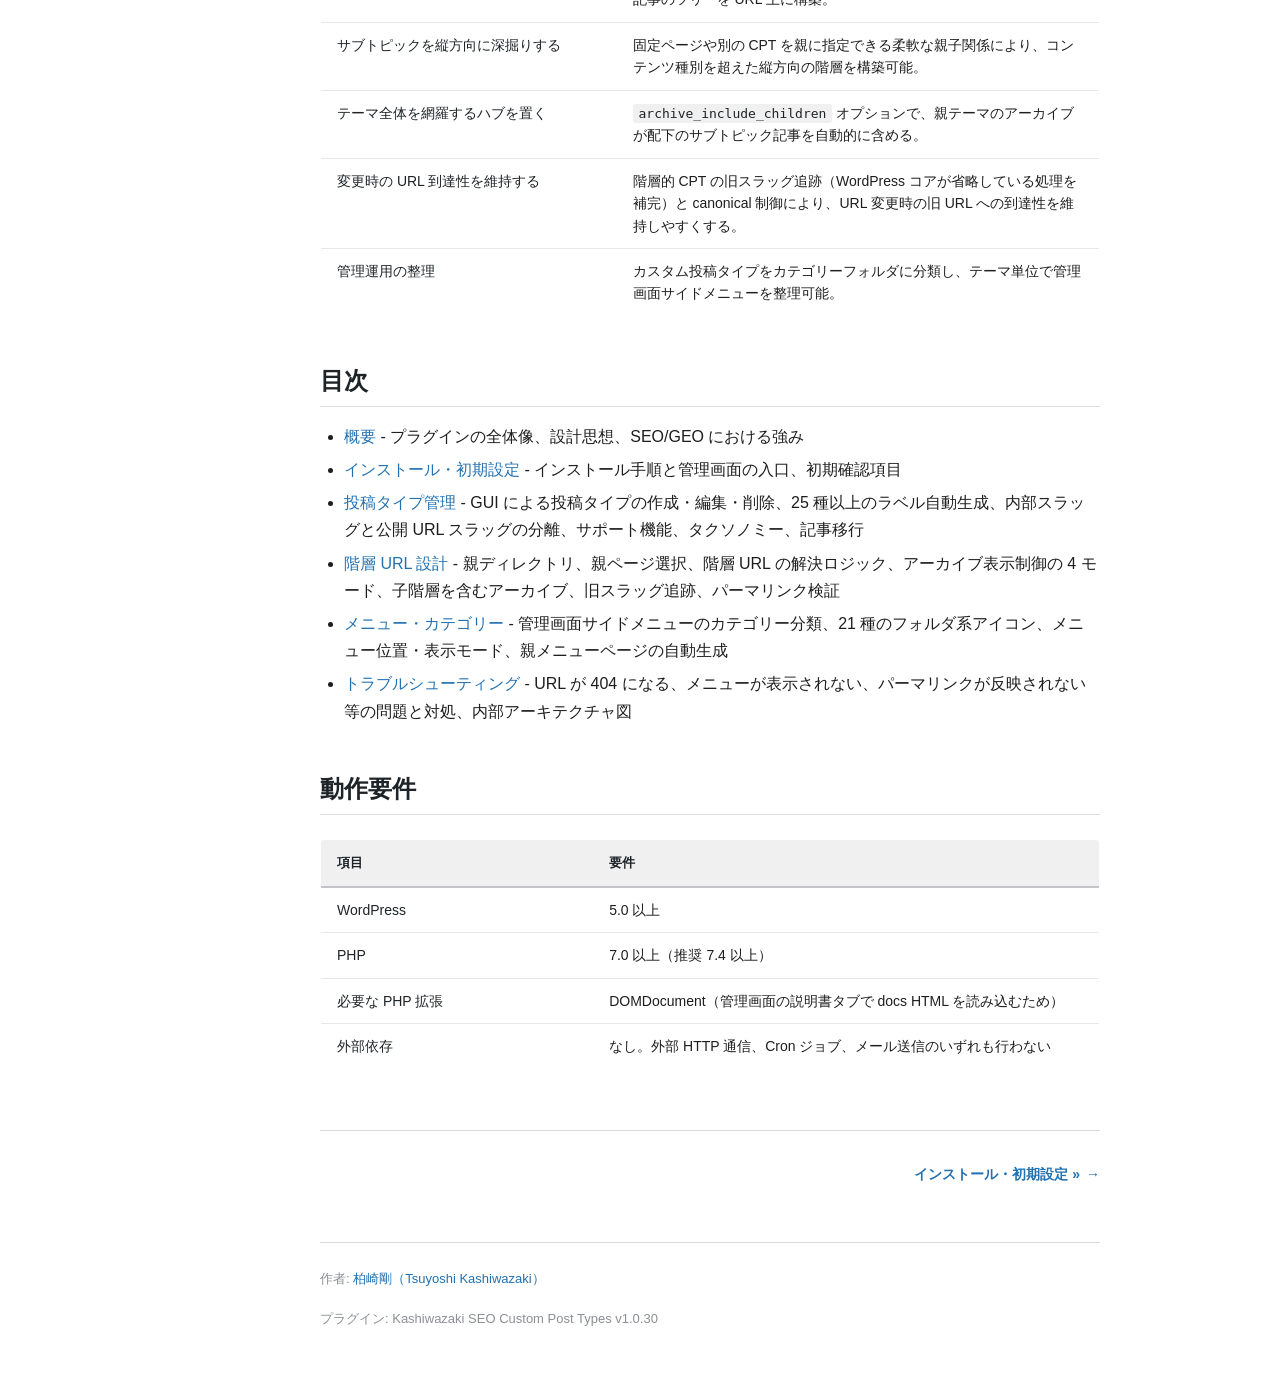
==== commit b38031fb: "Update to v1.0.30 - MEDIUM-7: class-parent-selector.php から階層 URL 経路で重複登録されていた `__return_false` リダイレク" ====
--- a/docs/index.html
+++ b/docs/index.html
@@ -11,7 +11,7 @@
 <button class="hamburger-btn" aria-label="Menu" aria-expanded="false">&#9776;</button>
 
 <nav class="sidebar">
-<div class="sidebar-header"><h2 style="color:#fff;">Custom Post Types</h2><span class="version">v1.0.29</span><img src="images/main-visual.png" alt="" style="width:100%;border-radius:4px;margin-top:8px;"></div>
+<div class="sidebar-header"><h2 style="color:#fff;">Custom Post Types</h2><span class="version">v1.0.30</span><img src="images/main-visual.png" alt="" style="width:100%;border-radius:4px;margin-top:8px;"></div>
 <ul>
 <li><a href="index.html">概要</a></li>
 <li><a href="setup.html">インストール・初期設定</a></li>
@@ -147,7 +147,7 @@
 <a href="setup.html" class="next">インストール・初期設定 &raquo;</a>
 </nav>
 
-<footer class="manual-footer"><p>作者: <a href="https://www.tsuyoshikashiwazaki.jp/profile/" target="_blank" rel="noopener">柏崎剛（Tsuyoshi Kashiwazaki）</a></p><p>プラグイン: Kashiwazaki SEO Custom Post Types v1.0.29</p></footer>
+<footer class="manual-footer"><p>作者: <a href="https://www.tsuyoshikashiwazaki.jp/profile/" target="_blank" rel="noopener">柏崎剛（Tsuyoshi Kashiwazaki）</a></p><p>プラグイン: Kashiwazaki SEO Custom Post Types v1.0.30</p></footer>
 
 </main>
 
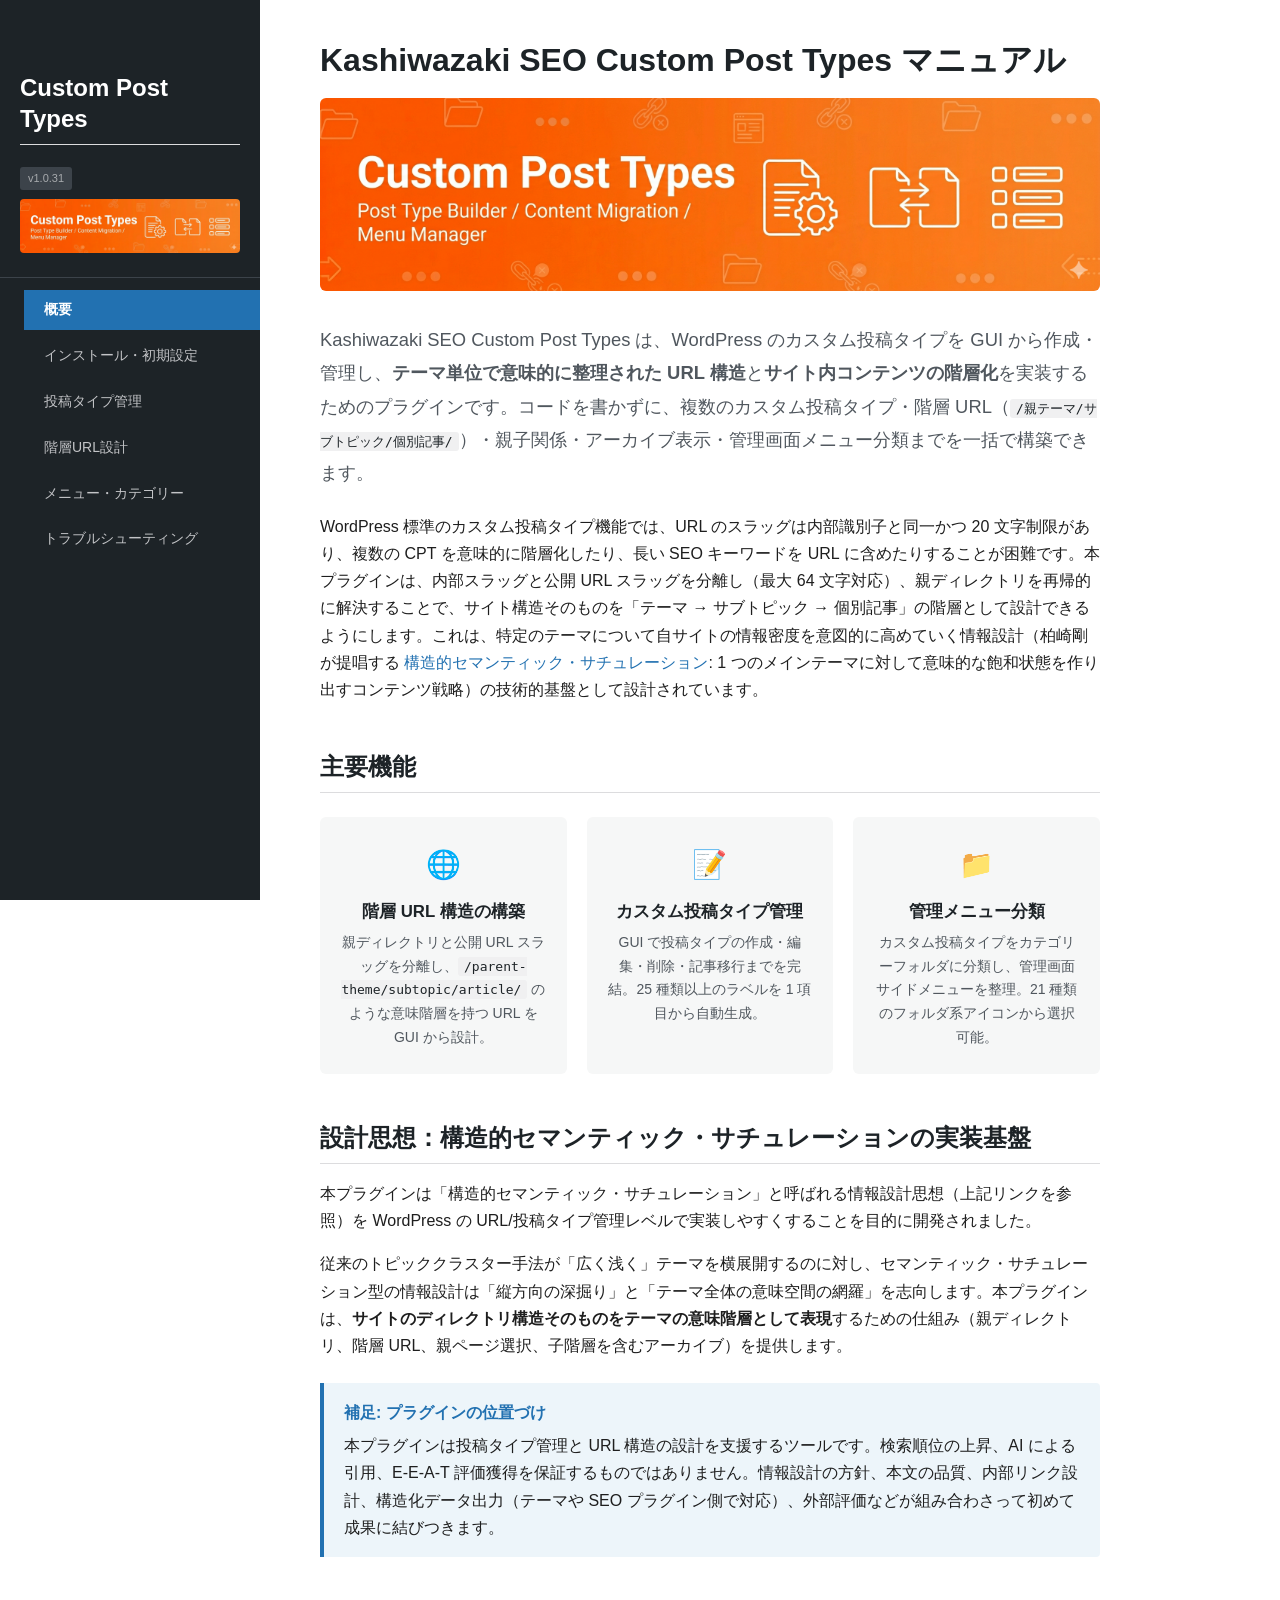
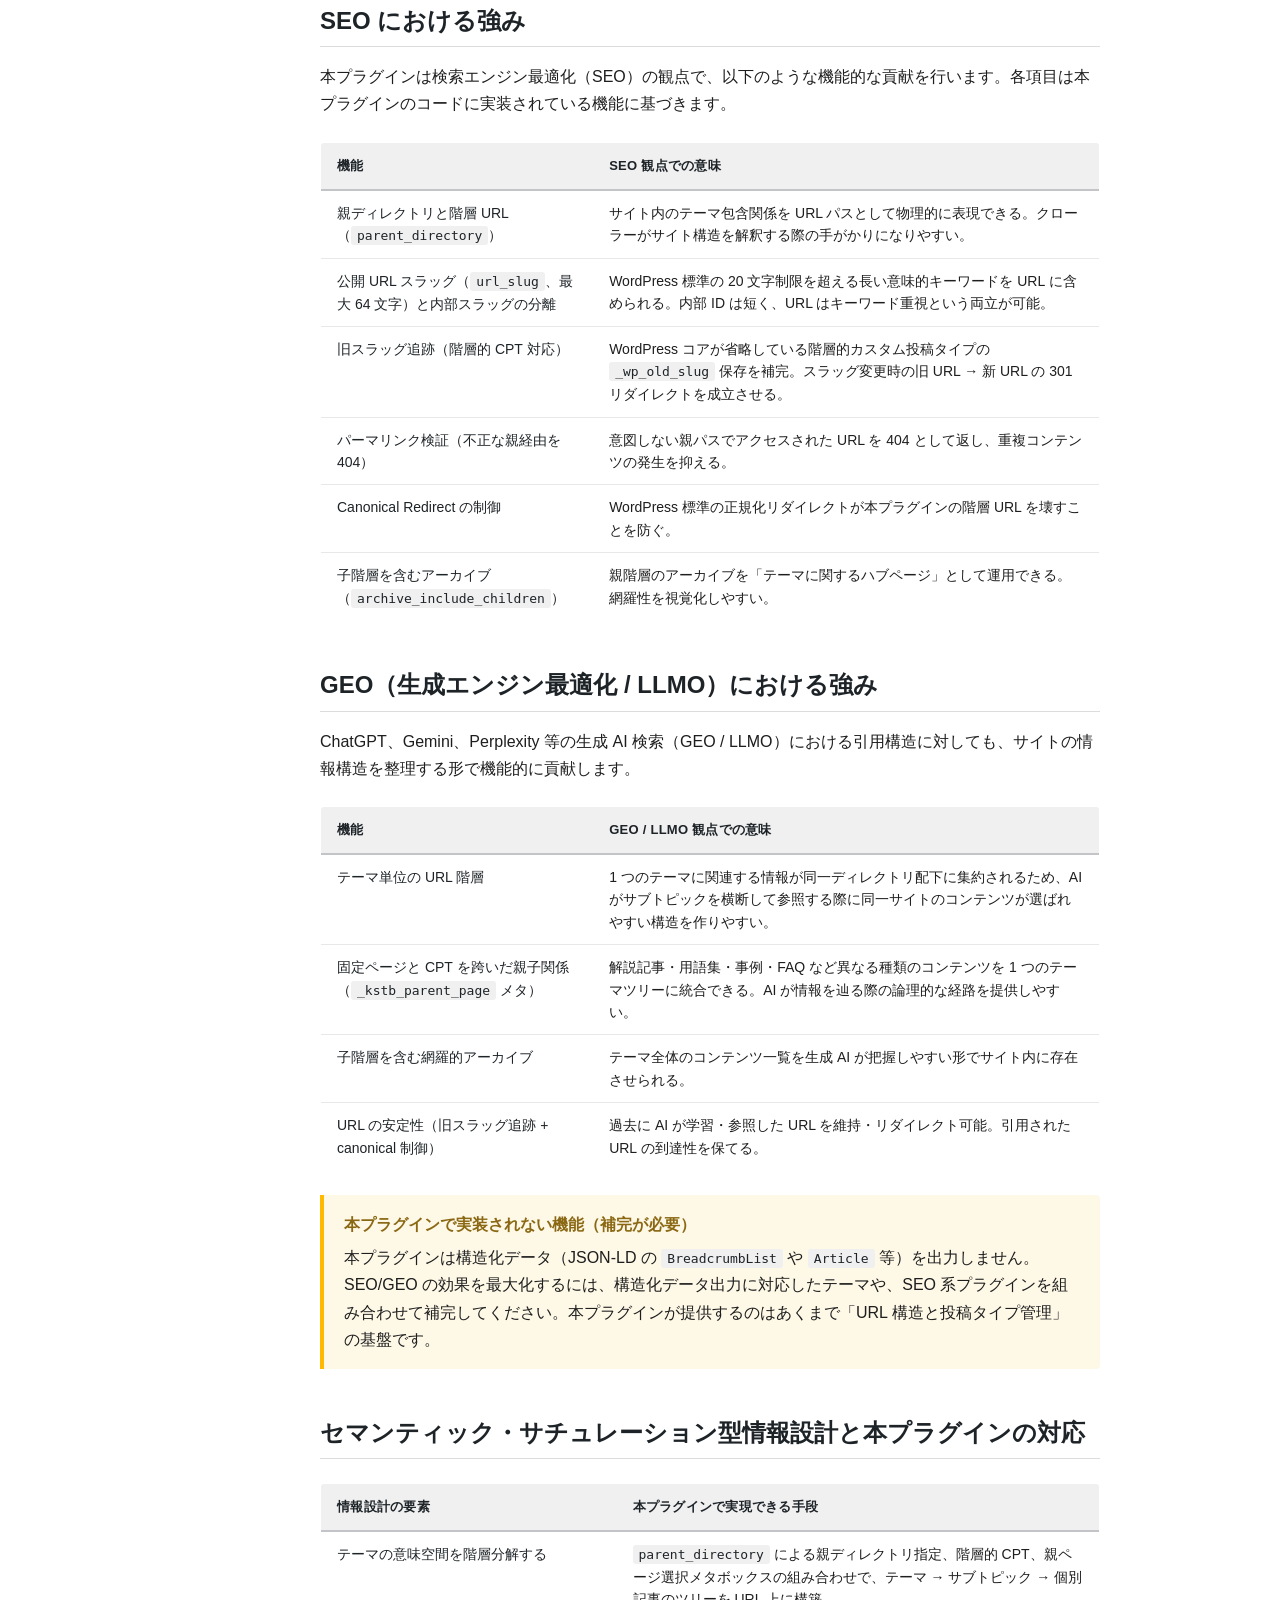
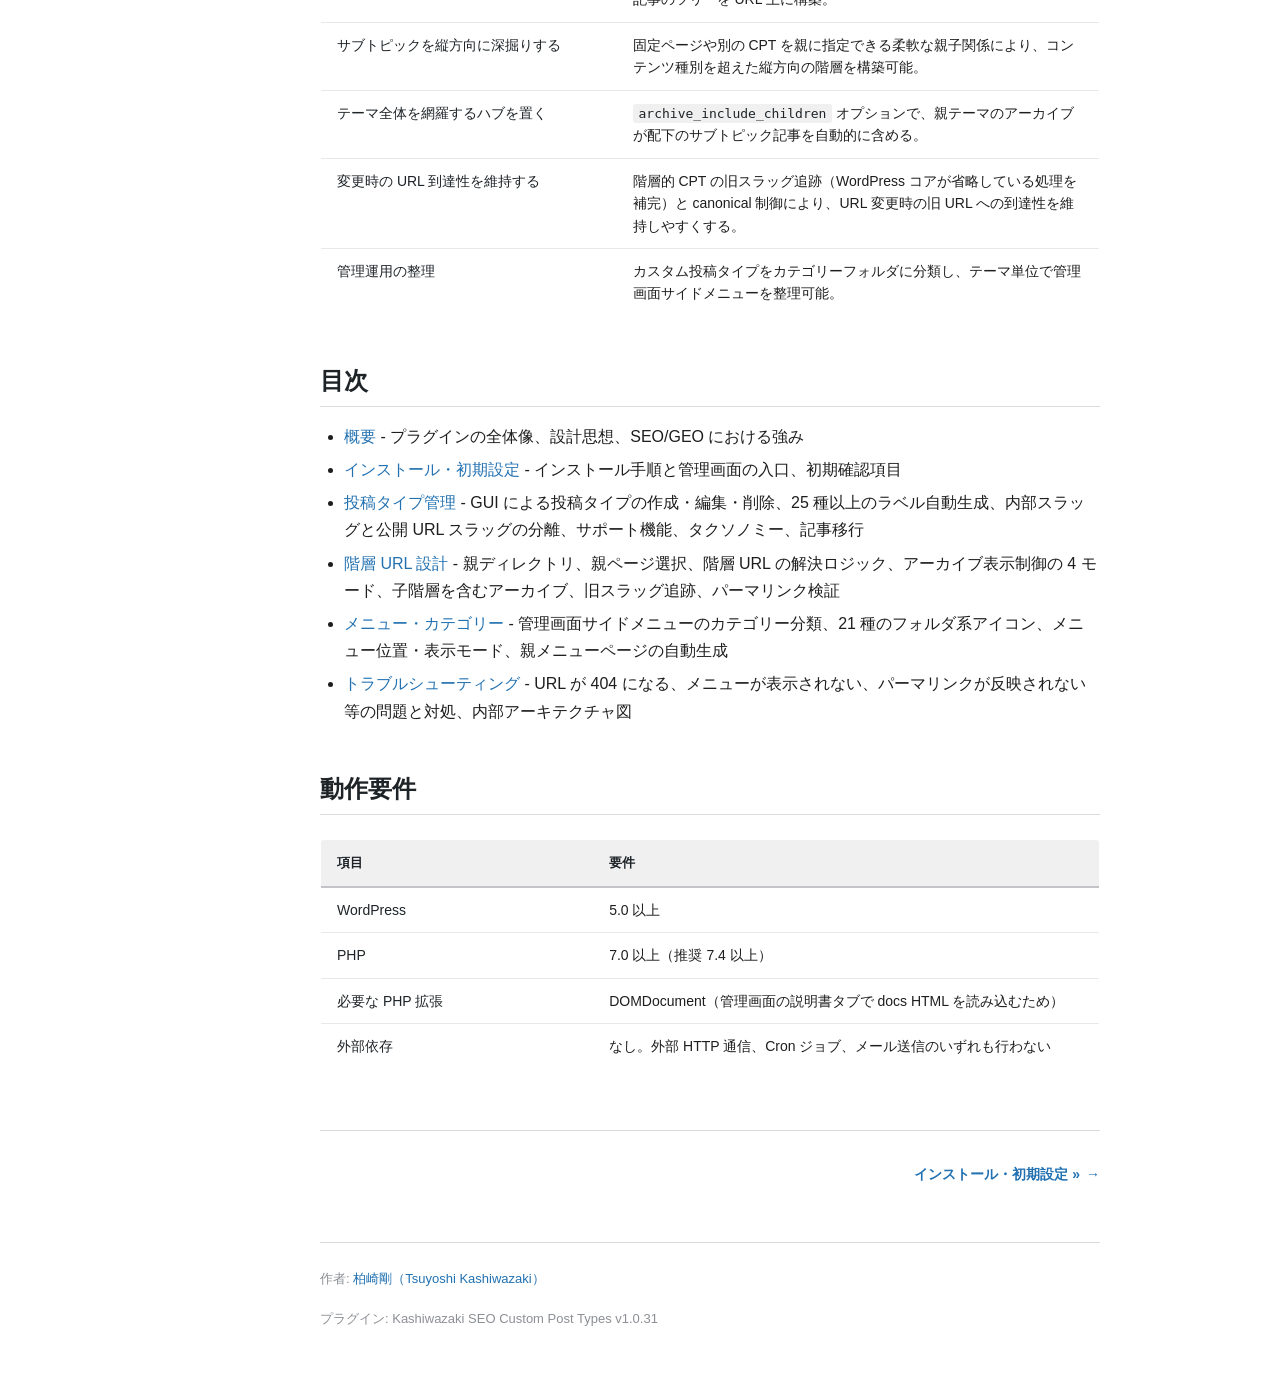
==== commit 92521039: "Update to v1.0.31 - Security: 管理画面 JS の保存型 XSS を修正。記事移動タブのタクソノミー選択で optgroup / option を文字列連結で生成していたた" ====
--- a/docs/index.html
+++ b/docs/index.html
@@ -11,7 +11,7 @@
 <button class="hamburger-btn" aria-label="Menu" aria-expanded="false">&#9776;</button>
 
 <nav class="sidebar">
-<div class="sidebar-header"><h2 style="color:#fff;">Custom Post Types</h2><span class="version">v1.0.30</span><img src="images/main-visual.png" alt="" style="width:100%;border-radius:4px;margin-top:8px;"></div>
+<div class="sidebar-header"><h2 style="color:#fff;">Custom Post Types</h2><span class="version">v1.0.31</span><img src="images/main-visual.png" alt="" style="width:100%;border-radius:4px;margin-top:8px;"></div>
 <ul>
 <li><a href="index.html">概要</a></li>
 <li><a href="setup.html">インストール・初期設定</a></li>
@@ -147,7 +147,7 @@
 <a href="setup.html" class="next">インストール・初期設定 &raquo;</a>
 </nav>
 
-<footer class="manual-footer"><p>作者: <a href="https://www.tsuyoshikashiwazaki.jp/profile/" target="_blank" rel="noopener">柏崎剛（Tsuyoshi Kashiwazaki）</a></p><p>プラグイン: Kashiwazaki SEO Custom Post Types v1.0.30</p></footer>
+<footer class="manual-footer"><p>作者: <a href="https://www.tsuyoshikashiwazaki.jp/profile/" target="_blank" rel="noopener">柏崎剛（Tsuyoshi Kashiwazaki）</a></p><p>プラグイン: Kashiwazaki SEO Custom Post Types v1.0.31</p></footer>
 
 </main>
 
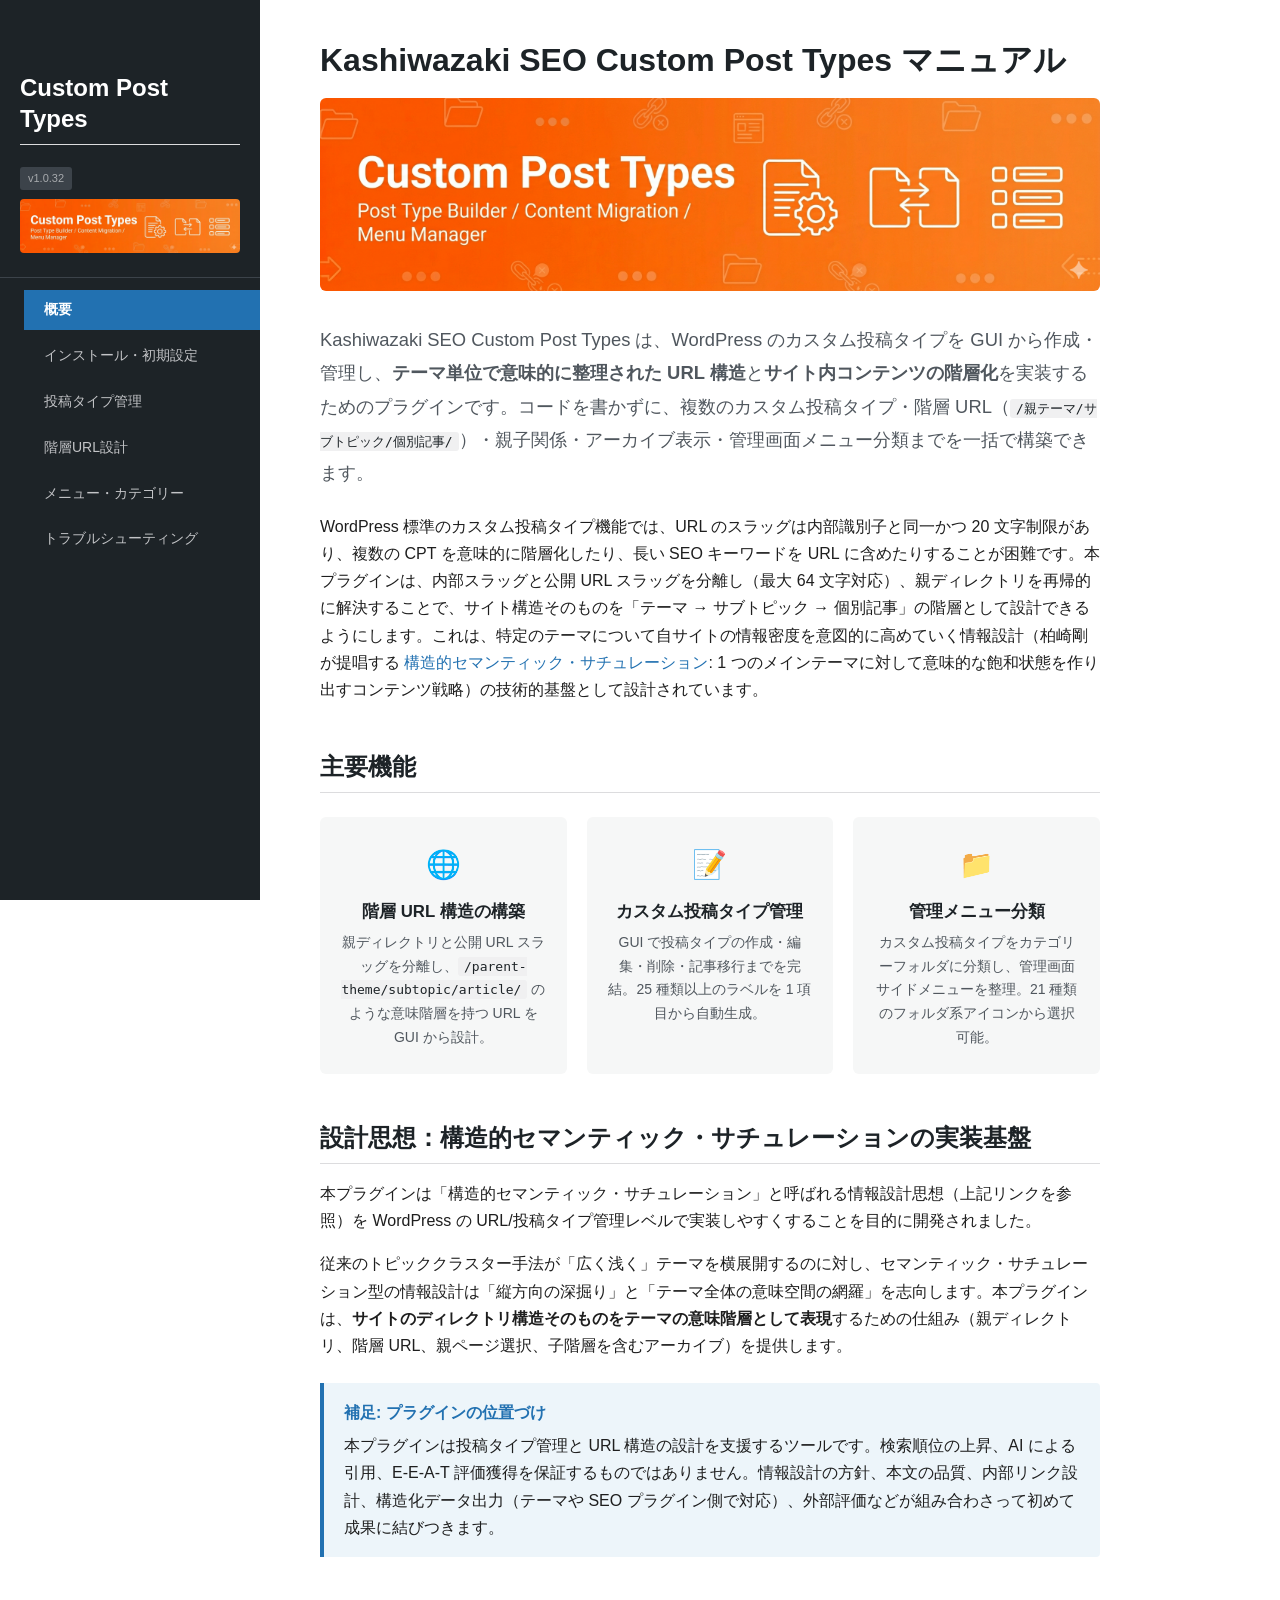
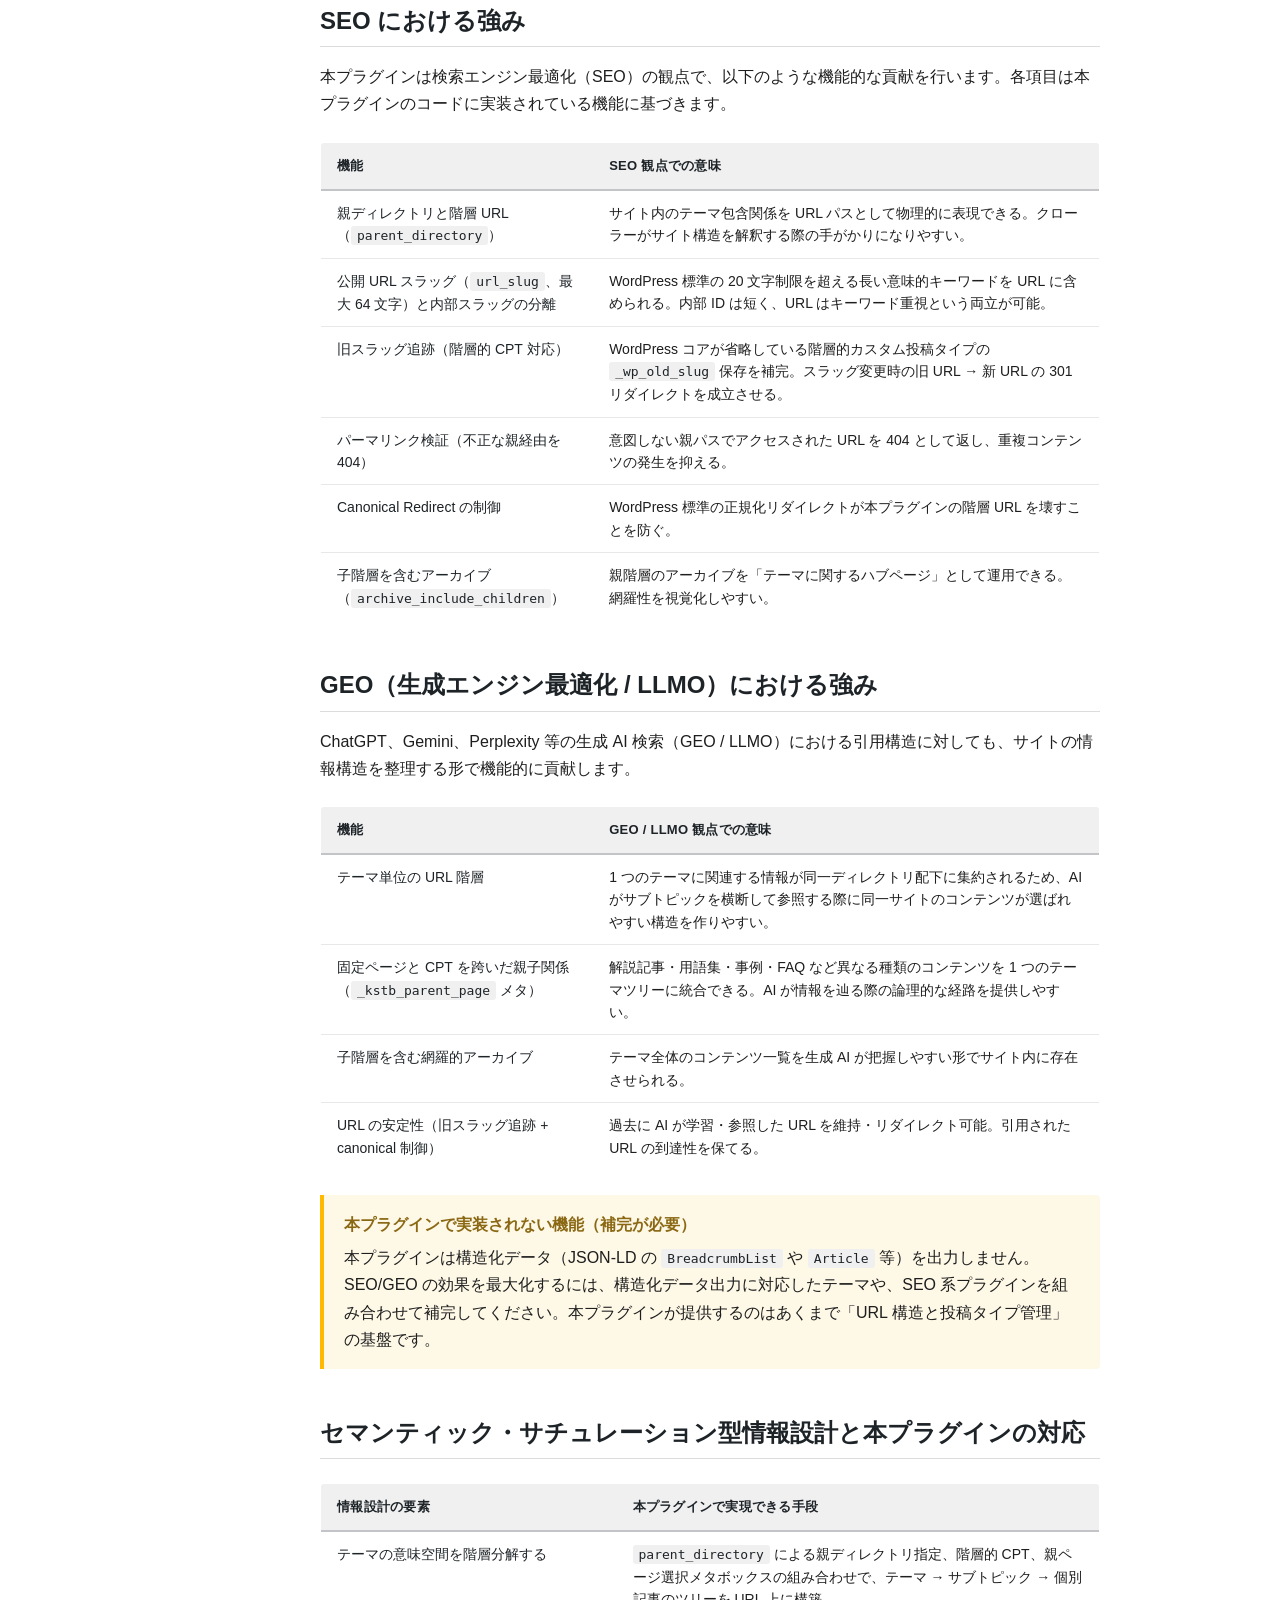
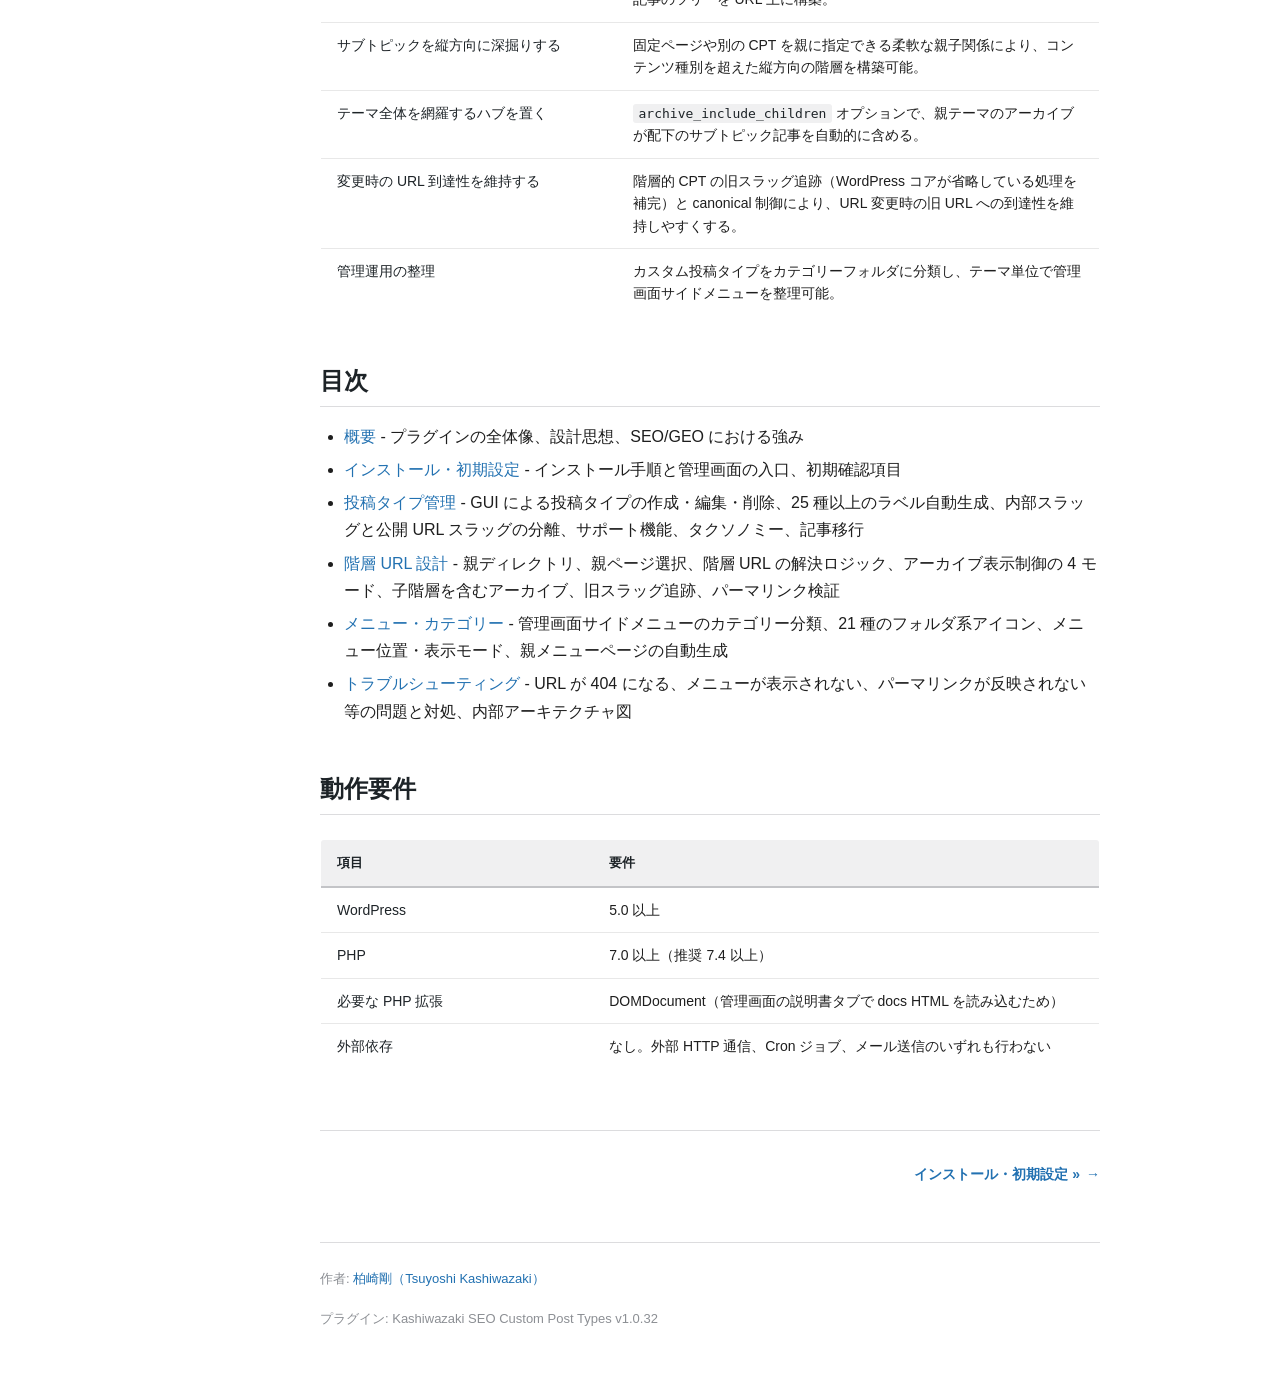
==== commit 9f695545: "Update to v1.0.32 - 階層 URL 解決で下書き・非公開投稿が第三者から閲覧できる経路を遮断 (get_page_by_path 14 箇所を状態検査付きヘルパーへ置換) - デバッ" ====
--- a/docs/index.html
+++ b/docs/index.html
@@ -11,7 +11,7 @@
 <button class="hamburger-btn" aria-label="Menu" aria-expanded="false">&#9776;</button>
 
 <nav class="sidebar">
-<div class="sidebar-header"><h2 style="color:#fff;">Custom Post Types</h2><span class="version">v1.0.31</span><img src="images/main-visual.png" alt="" style="width:100%;border-radius:4px;margin-top:8px;"></div>
+<div class="sidebar-header"><h2 style="color:#fff;">Custom Post Types</h2><span class="version">v1.0.32</span><img src="images/main-visual.png" alt="" style="width:100%;border-radius:4px;margin-top:8px;"></div>
 <ul>
 <li><a href="index.html">概要</a></li>
 <li><a href="setup.html">インストール・初期設定</a></li>
@@ -147,7 +147,7 @@
 <a href="setup.html" class="next">インストール・初期設定 &raquo;</a>
 </nav>
 
-<footer class="manual-footer"><p>作者: <a href="https://www.tsuyoshikashiwazaki.jp/profile/" target="_blank" rel="noopener">柏崎剛（Tsuyoshi Kashiwazaki）</a></p><p>プラグイン: Kashiwazaki SEO Custom Post Types v1.0.31</p></footer>
+<footer class="manual-footer"><p>作者: <a href="https://www.tsuyoshikashiwazaki.jp/profile/" target="_blank" rel="noopener">柏崎剛（Tsuyoshi Kashiwazaki）</a></p><p>プラグイン: Kashiwazaki SEO Custom Post Types v1.0.32</p></footer>
 
 </main>
 
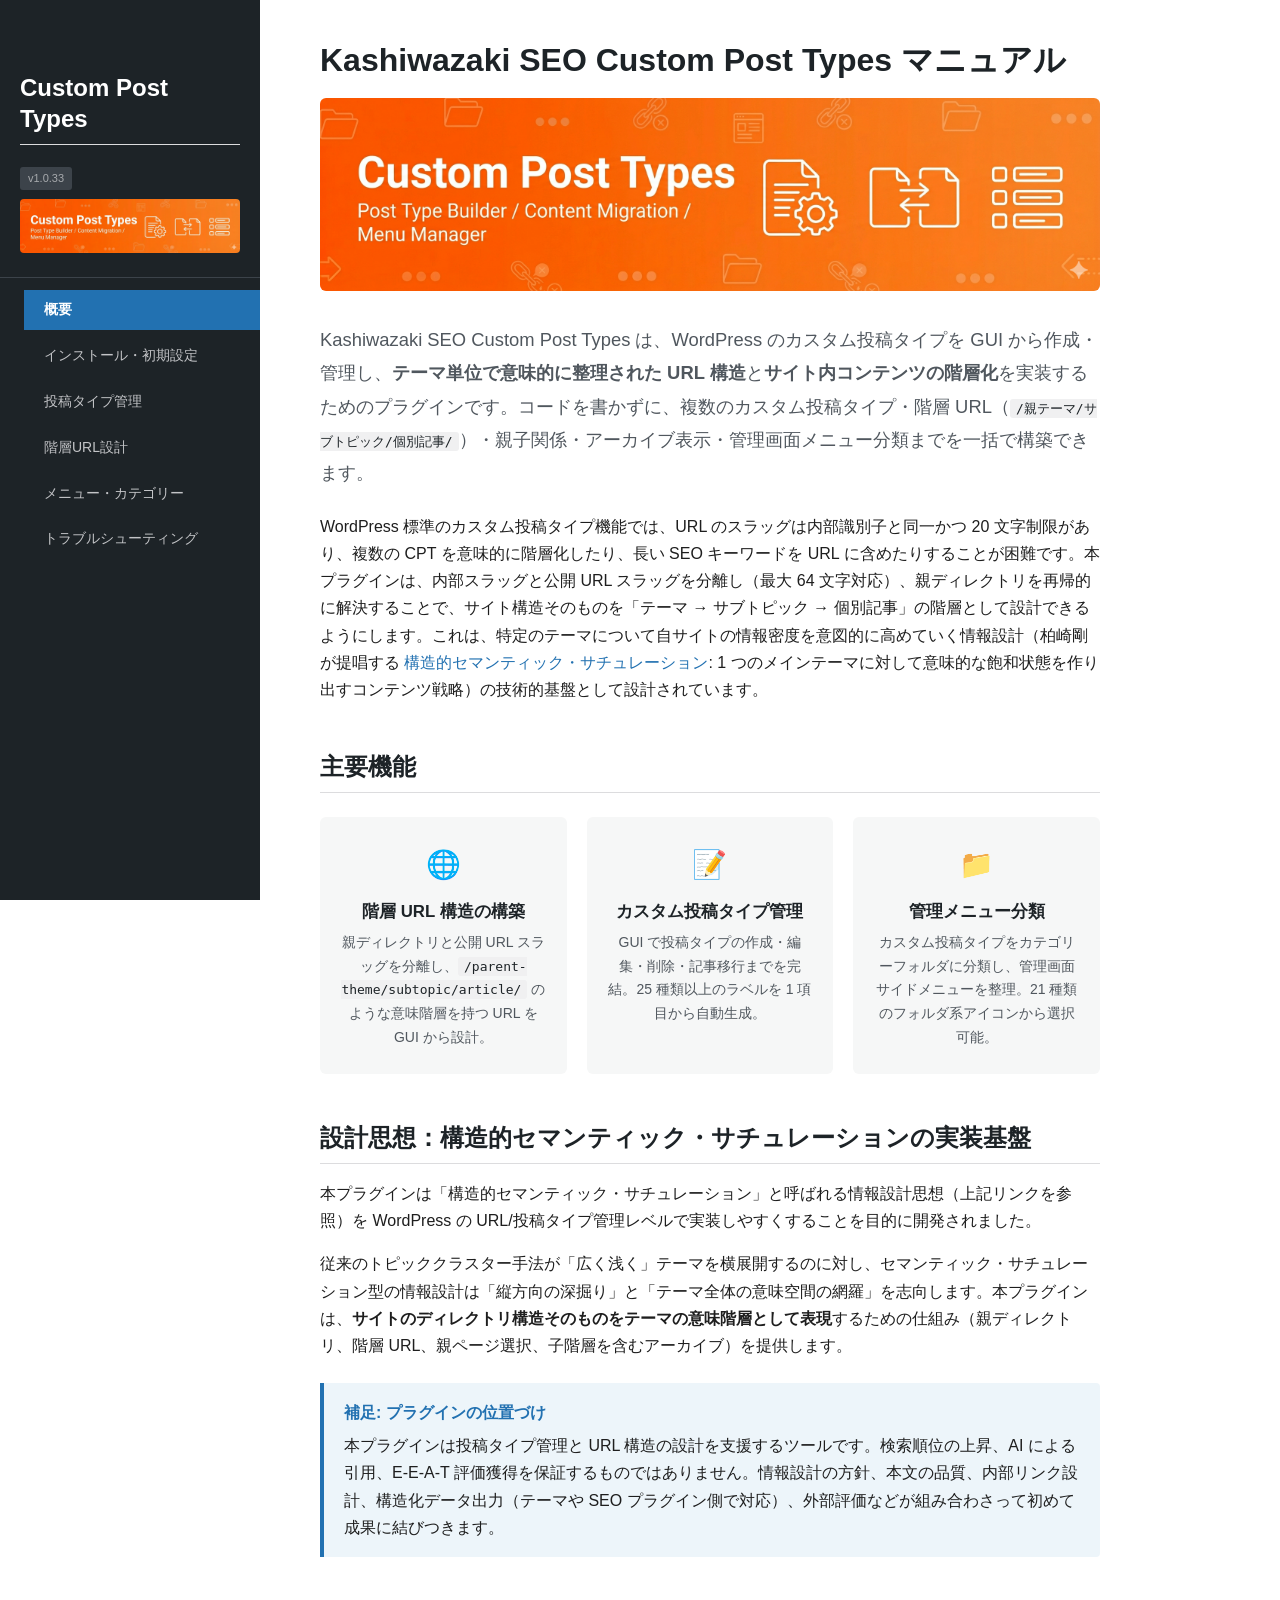
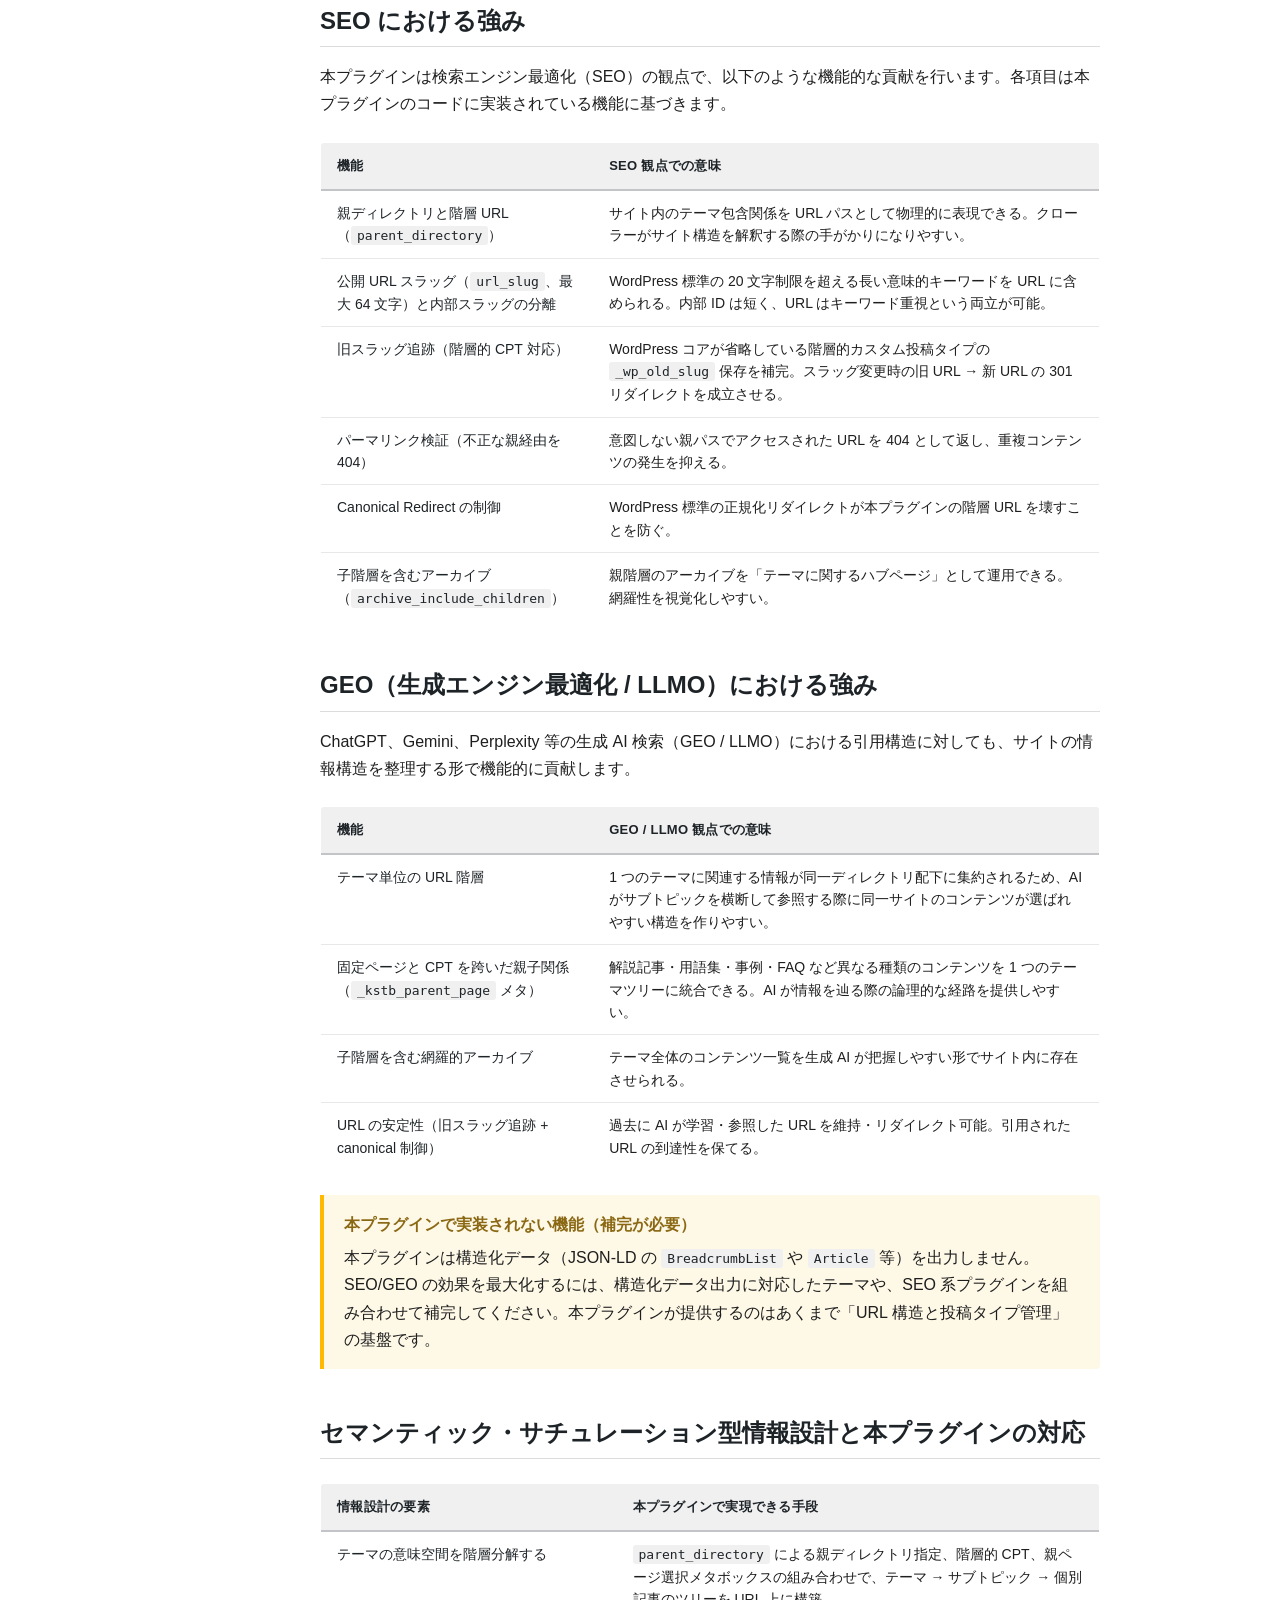
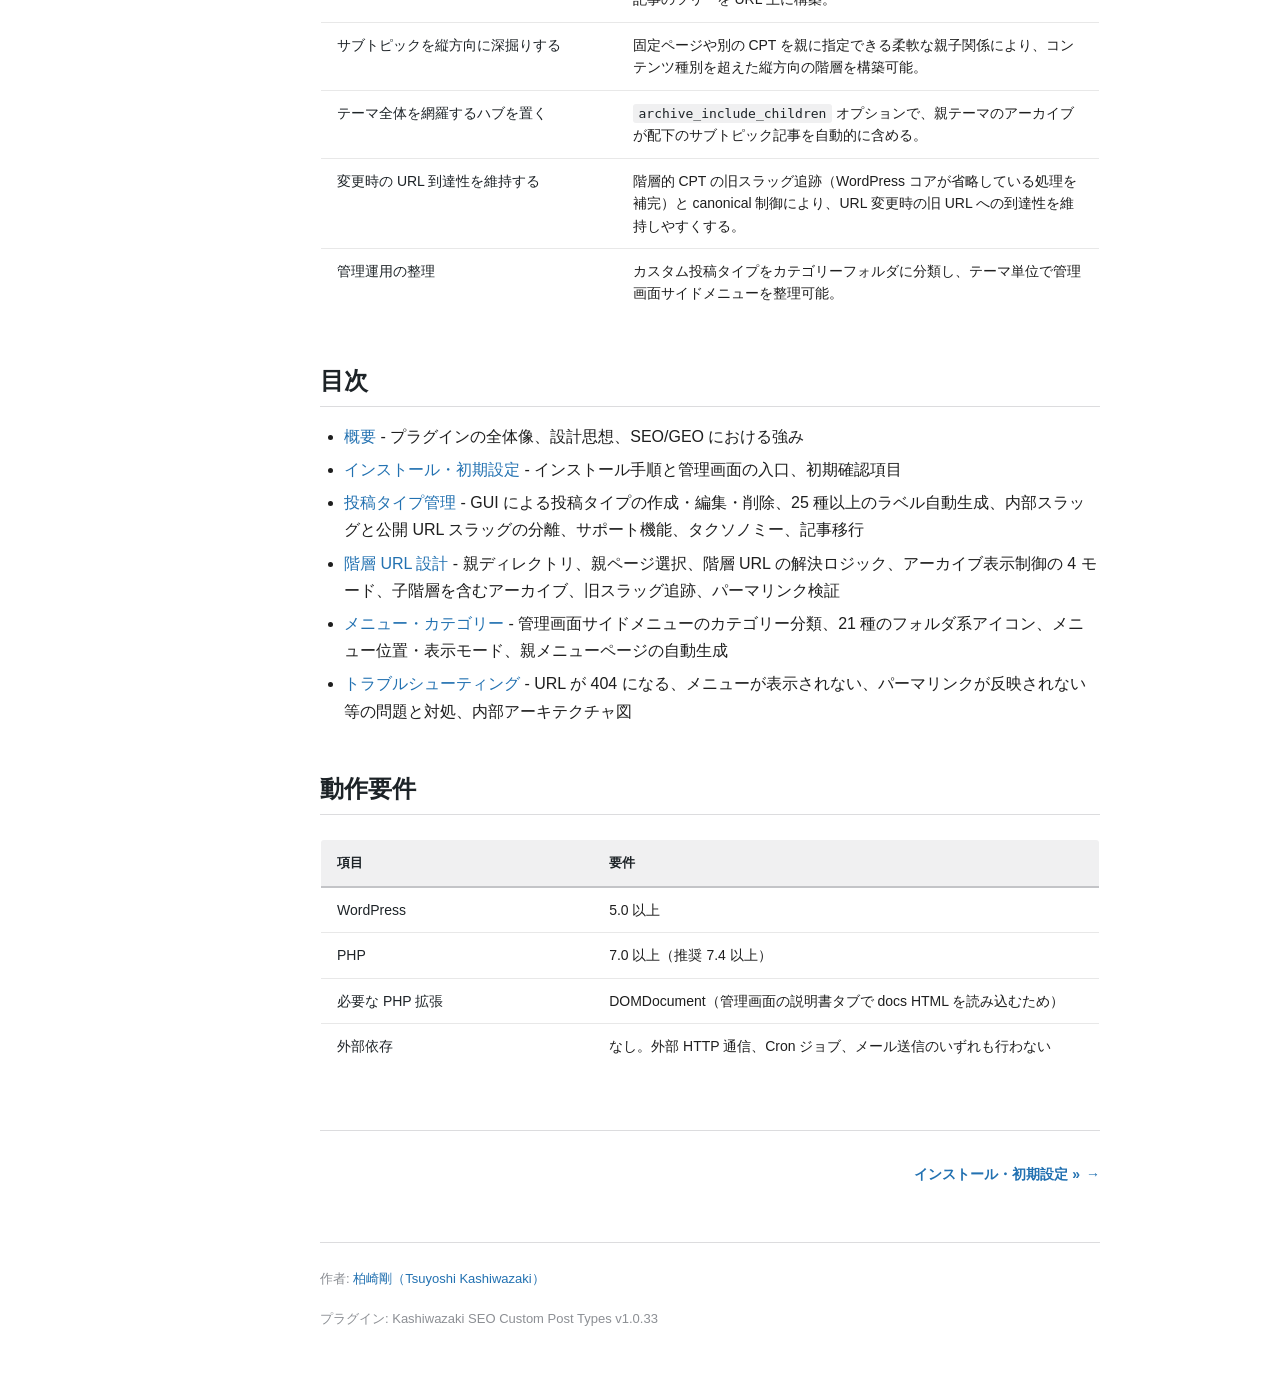
==== commit 352cbc9b: "Update to v1.0.33 - 他プラグイン・テーマが登録したリライトルールを削除してしまう回帰を修正: rewrite_rules_array フィルタで、アーカイブ無効の投稿タイプの UR" ====
--- a/docs/index.html
+++ b/docs/index.html
@@ -11,7 +11,7 @@
 <button class="hamburger-btn" aria-label="Menu" aria-expanded="false">&#9776;</button>
 
 <nav class="sidebar">
-<div class="sidebar-header"><h2 style="color:#fff;">Custom Post Types</h2><span class="version">v1.0.32</span><img src="images/main-visual.png" alt="" style="width:100%;border-radius:4px;margin-top:8px;"></div>
+<div class="sidebar-header"><h2 style="color:#fff;">Custom Post Types</h2><span class="version">v1.0.33</span><img src="images/main-visual.png" alt="" style="width:100%;border-radius:4px;margin-top:8px;"></div>
 <ul>
 <li><a href="index.html">概要</a></li>
 <li><a href="setup.html">インストール・初期設定</a></li>
@@ -147,7 +147,7 @@
 <a href="setup.html" class="next">インストール・初期設定 &raquo;</a>
 </nav>
 
-<footer class="manual-footer"><p>作者: <a href="https://www.tsuyoshikashiwazaki.jp/profile/" target="_blank" rel="noopener">柏崎剛（Tsuyoshi Kashiwazaki）</a></p><p>プラグイン: Kashiwazaki SEO Custom Post Types v1.0.32</p></footer>
+<footer class="manual-footer"><p>作者: <a href="https://www.tsuyoshikashiwazaki.jp/profile/" target="_blank" rel="noopener">柏崎剛（Tsuyoshi Kashiwazaki）</a></p><p>プラグイン: Kashiwazaki SEO Custom Post Types v1.0.33</p></footer>
 
 </main>
 
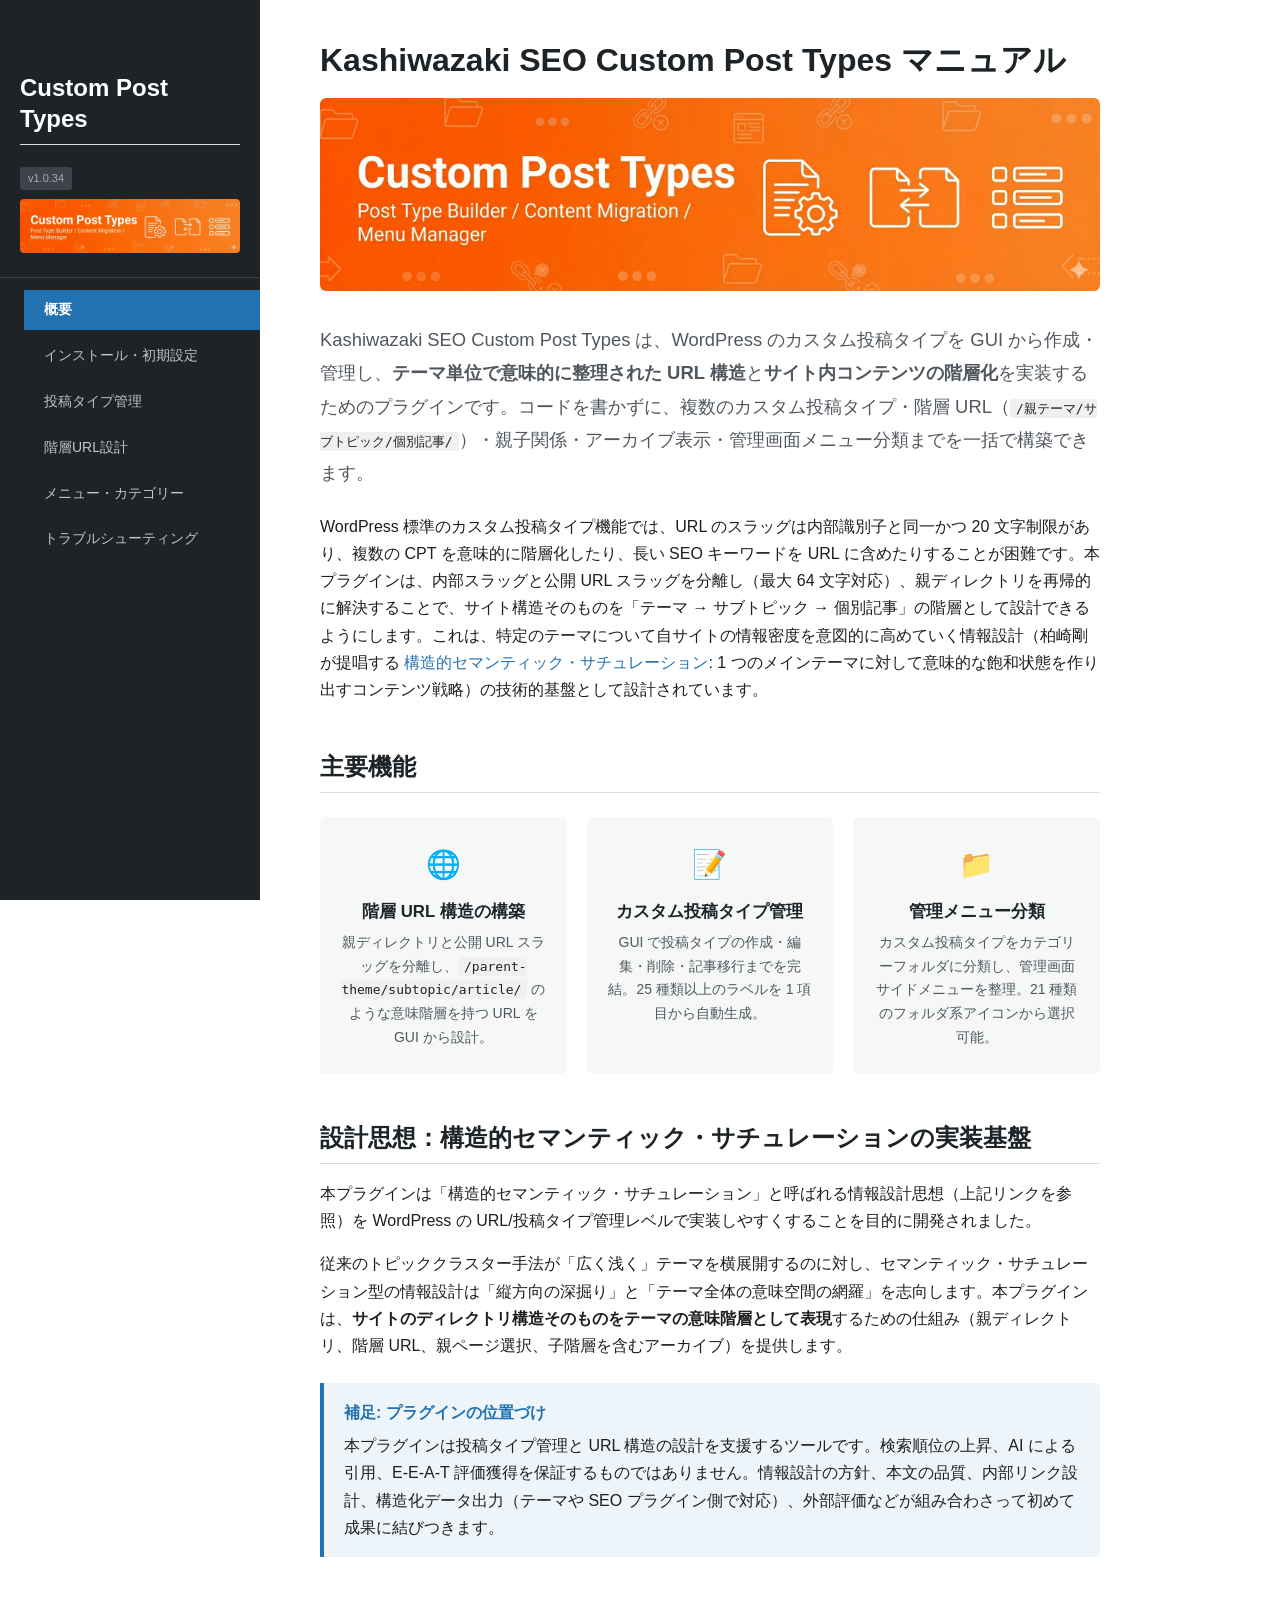
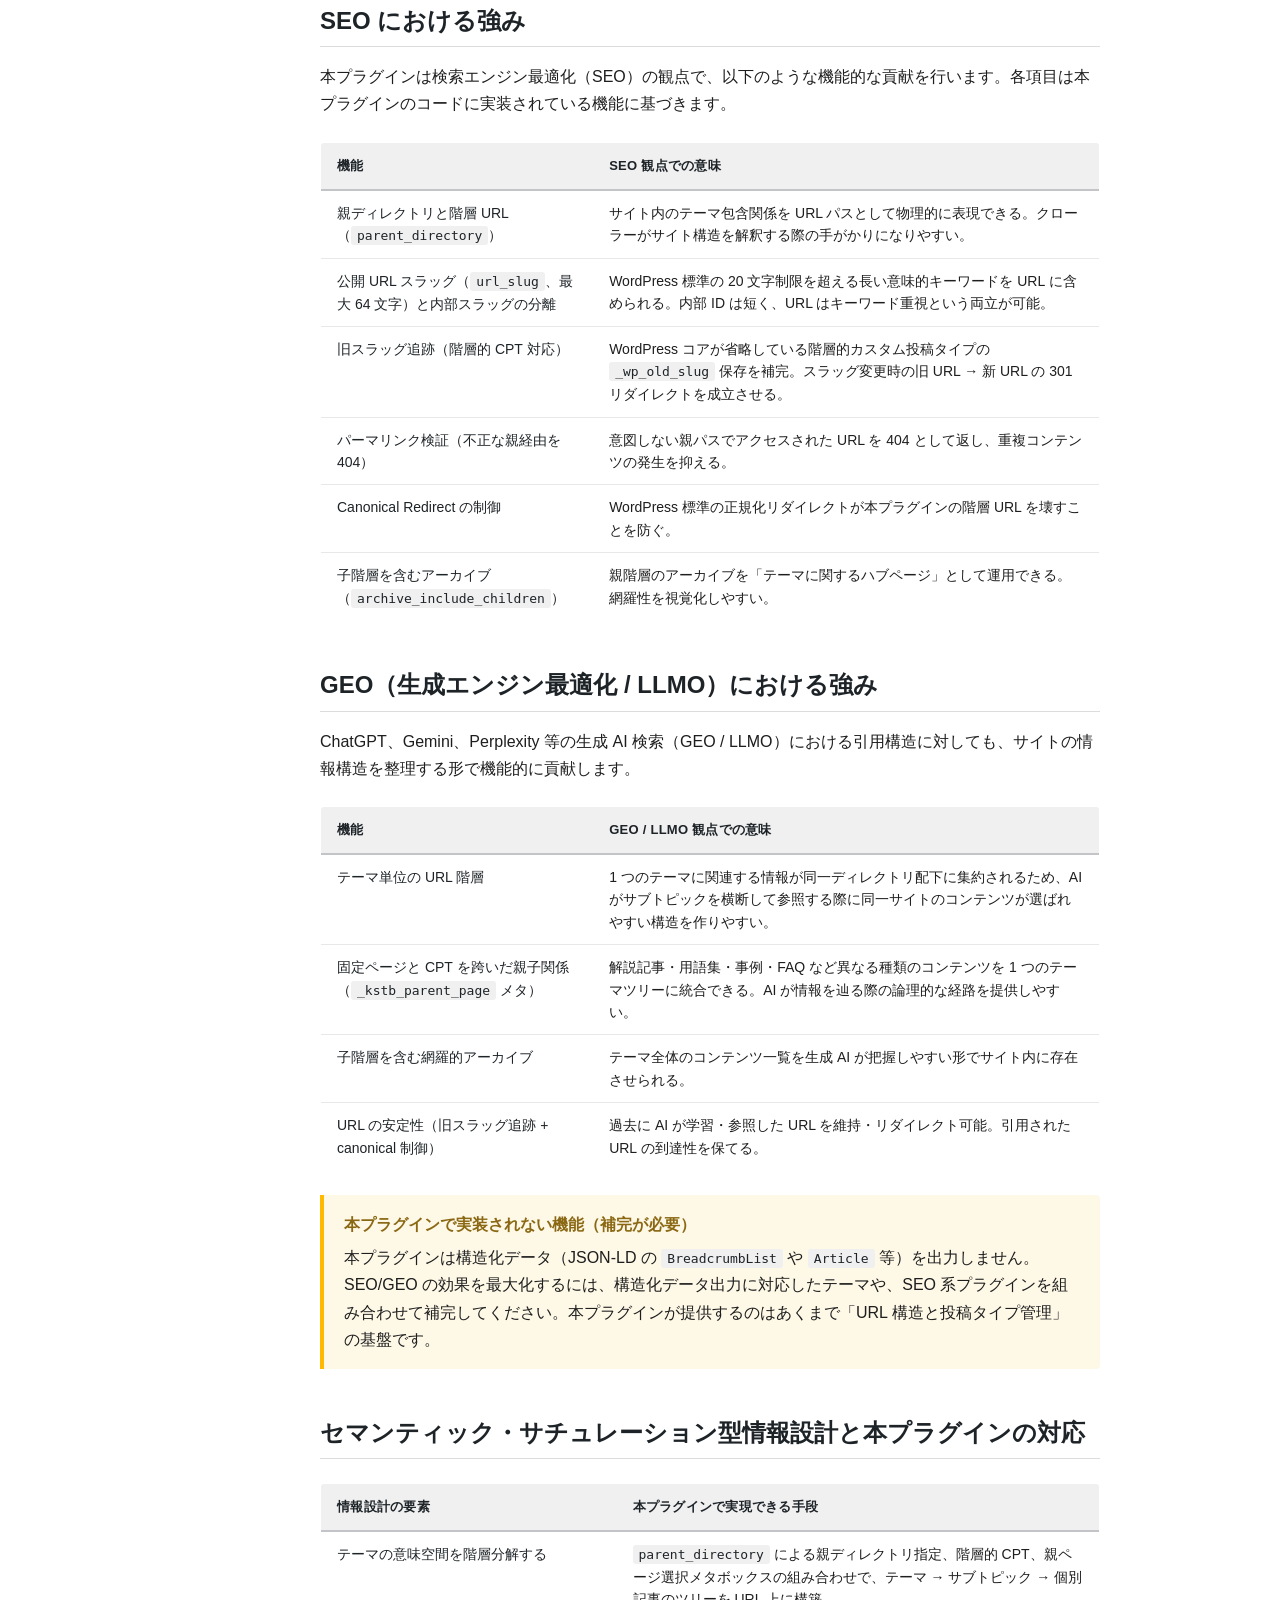
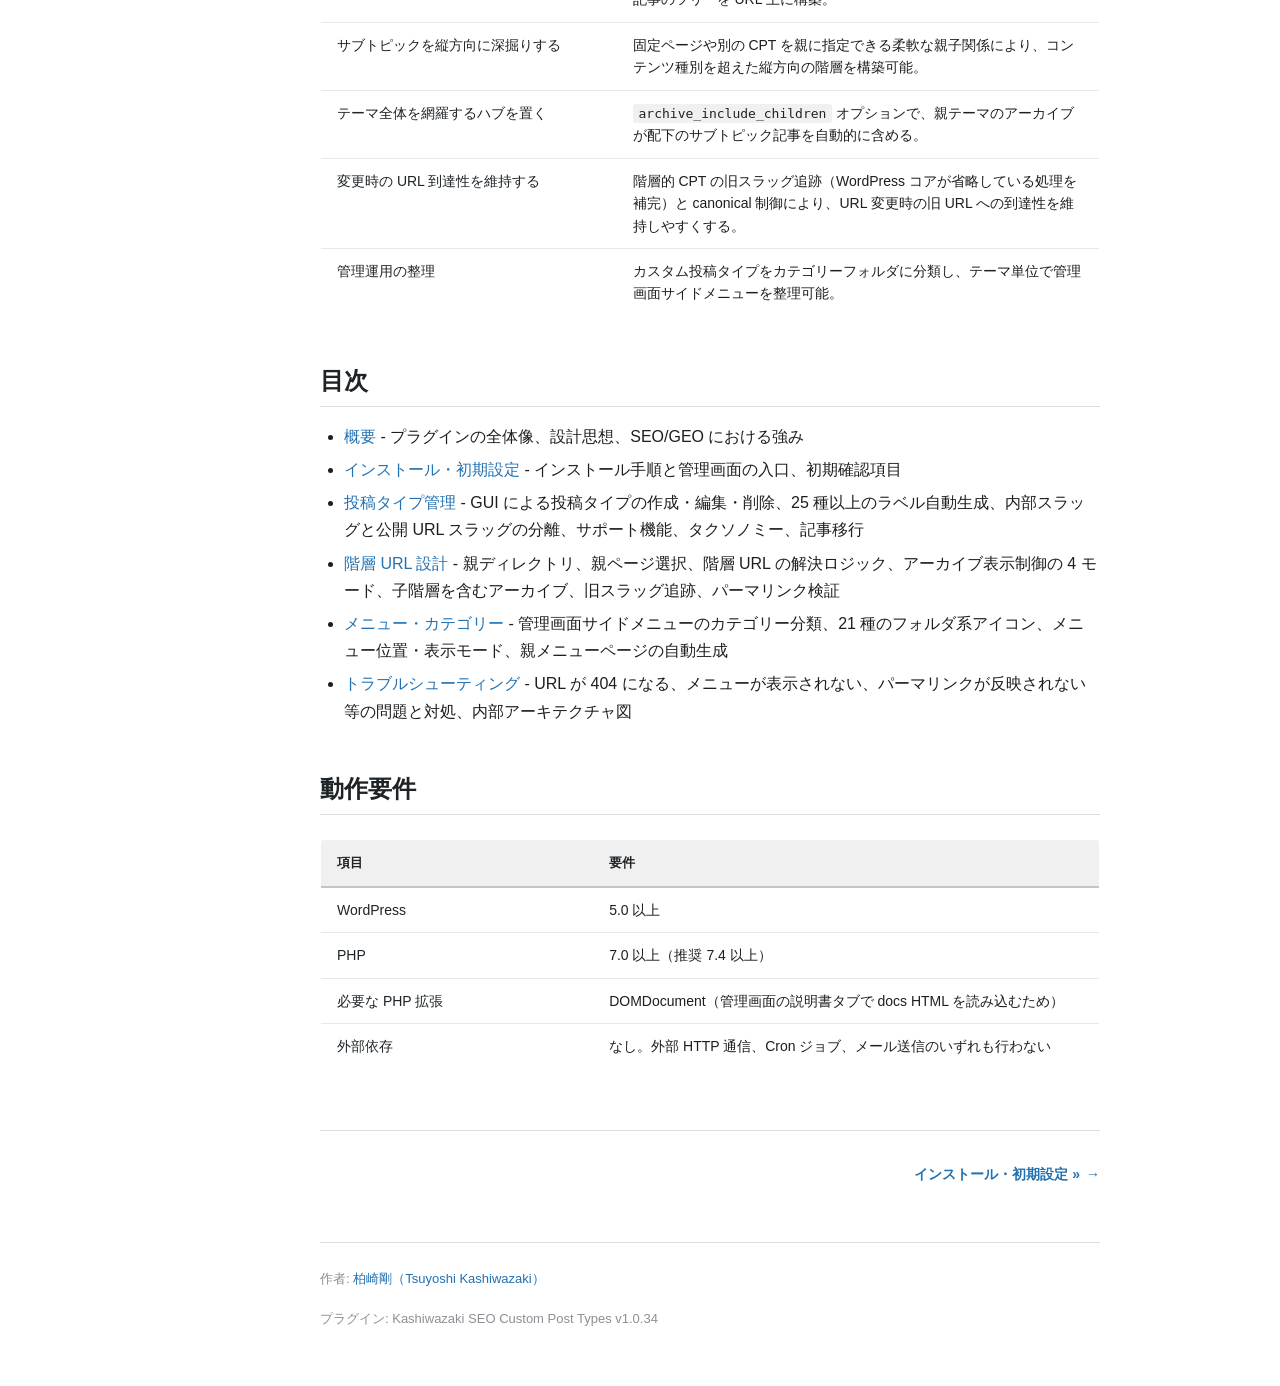
==== commit f24e7a40: "Update to v1.0.34 - 下書き・承認待ちの記事のプレビューが 404 になる不具合を修正   未公開記事はパーマリンクを持たずプレビュー URL のパスが空になるため、   block" ====
--- a/docs/index.html
+++ b/docs/index.html
@@ -11,7 +11,7 @@
 <button class="hamburger-btn" aria-label="Menu" aria-expanded="false">&#9776;</button>
 
 <nav class="sidebar">
-<div class="sidebar-header"><h2 style="color:#fff;">Custom Post Types</h2><span class="version">v1.0.33</span><img src="images/main-visual.png" alt="" style="width:100%;border-radius:4px;margin-top:8px;"></div>
+<div class="sidebar-header"><h2 style="color:#fff;">Custom Post Types</h2><span class="version">v1.0.34</span><img src="images/main-visual.png" alt="" style="width:100%;border-radius:4px;margin-top:8px;"></div>
 <ul>
 <li><a href="index.html">概要</a></li>
 <li><a href="setup.html">インストール・初期設定</a></li>
@@ -147,7 +147,7 @@
 <a href="setup.html" class="next">インストール・初期設定 &raquo;</a>
 </nav>
 
-<footer class="manual-footer"><p>作者: <a href="https://www.tsuyoshikashiwazaki.jp/profile/" target="_blank" rel="noopener">柏崎剛（Tsuyoshi Kashiwazaki）</a></p><p>プラグイン: Kashiwazaki SEO Custom Post Types v1.0.33</p></footer>
+<footer class="manual-footer"><p>作者: <a href="https://www.tsuyoshikashiwazaki.jp/profile/" target="_blank" rel="noopener">柏崎剛（Tsuyoshi Kashiwazaki）</a></p><p>プラグイン: Kashiwazaki SEO Custom Post Types v1.0.34</p></footer>
 
 </main>
 
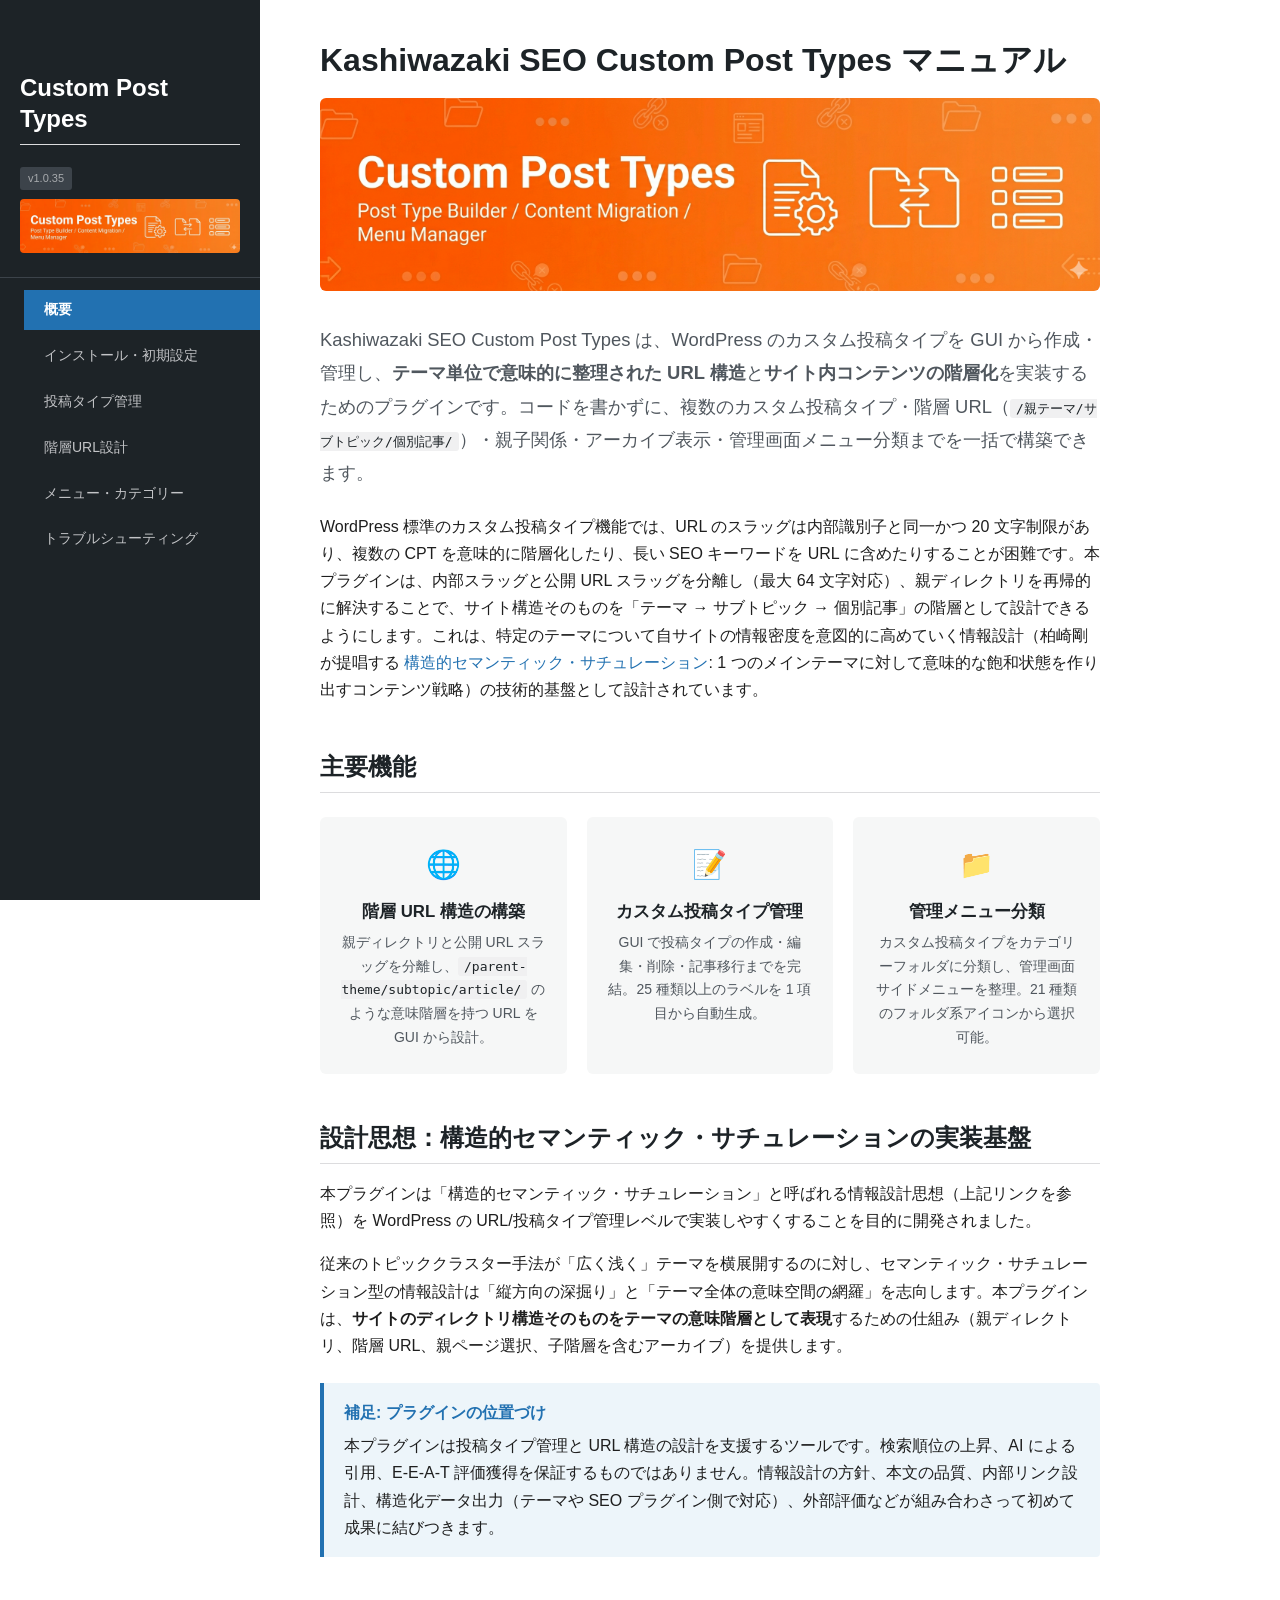
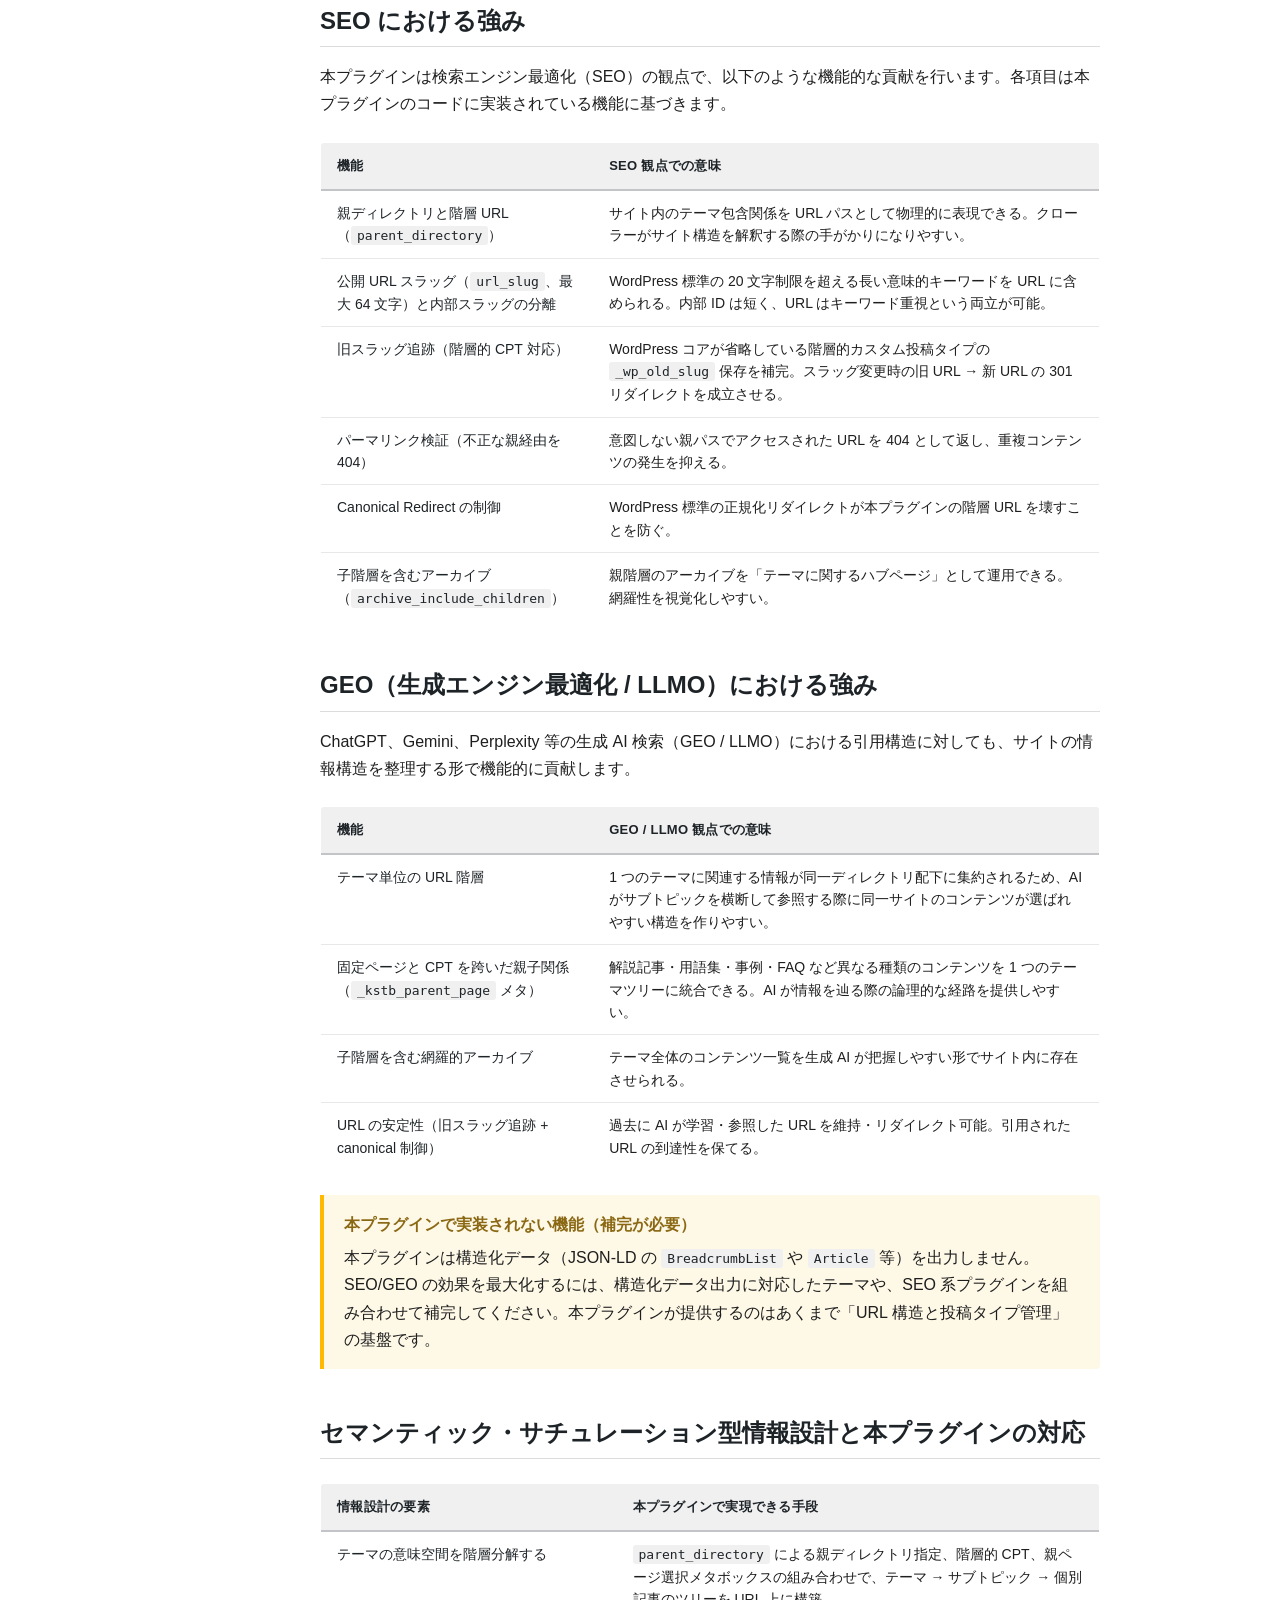
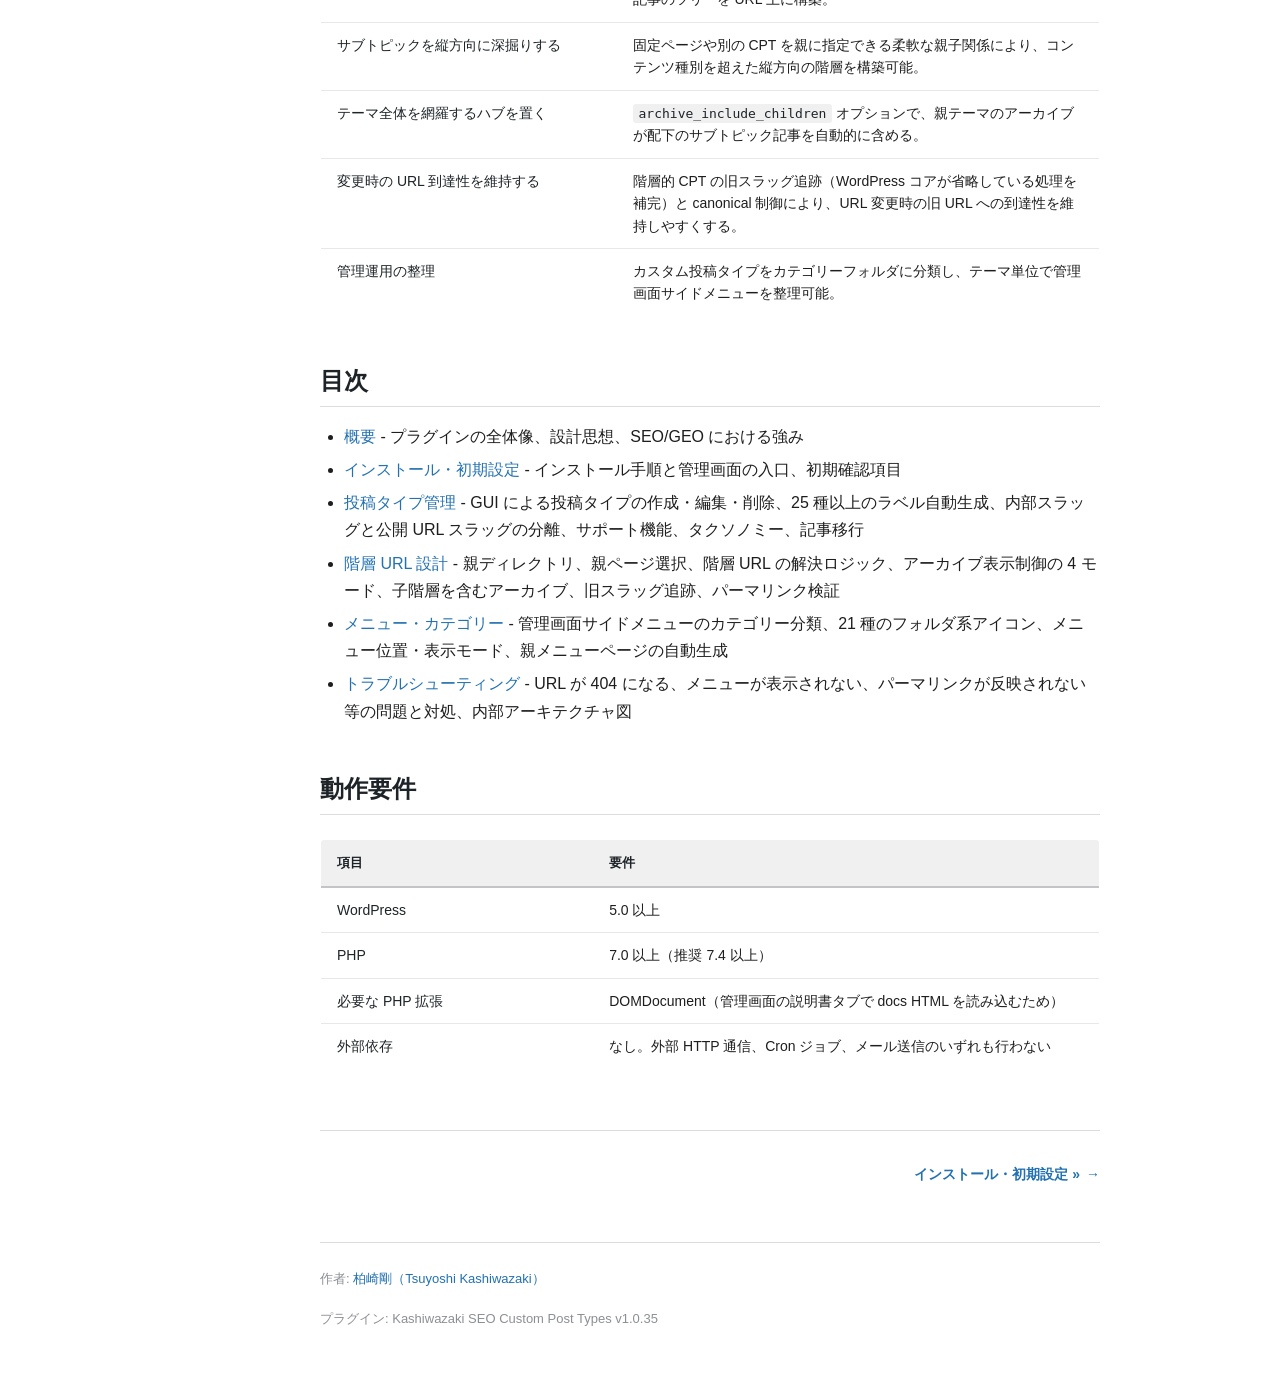
==== commit 64630414: "Update to v1.0.35 - 記事移動で更新日時が移動した時刻に書き換わる不具合を修正   wp_update_post() で post_type を変更していたが、WordPress コ" ====
--- a/docs/index.html
+++ b/docs/index.html
@@ -11,7 +11,7 @@
 <button class="hamburger-btn" aria-label="Menu" aria-expanded="false">&#9776;</button>
 
 <nav class="sidebar">
-<div class="sidebar-header"><h2 style="color:#fff;">Custom Post Types</h2><span class="version">v1.0.34</span><img src="images/main-visual.png" alt="" style="width:100%;border-radius:4px;margin-top:8px;"></div>
+<div class="sidebar-header"><h2 style="color:#fff;">Custom Post Types</h2><span class="version">v1.0.35</span><img src="images/main-visual.png" alt="" style="width:100%;border-radius:4px;margin-top:8px;"></div>
 <ul>
 <li><a href="index.html">概要</a></li>
 <li><a href="setup.html">インストール・初期設定</a></li>
@@ -147,7 +147,7 @@
 <a href="setup.html" class="next">インストール・初期設定 &raquo;</a>
 </nav>
 
-<footer class="manual-footer"><p>作者: <a href="https://www.tsuyoshikashiwazaki.jp/profile/" target="_blank" rel="noopener">柏崎剛（Tsuyoshi Kashiwazaki）</a></p><p>プラグイン: Kashiwazaki SEO Custom Post Types v1.0.34</p></footer>
+<footer class="manual-footer"><p>作者: <a href="https://www.tsuyoshikashiwazaki.jp/profile/" target="_blank" rel="noopener">柏崎剛（Tsuyoshi Kashiwazaki）</a></p><p>プラグイン: Kashiwazaki SEO Custom Post Types v1.0.35</p></footer>
 
 </main>
 
